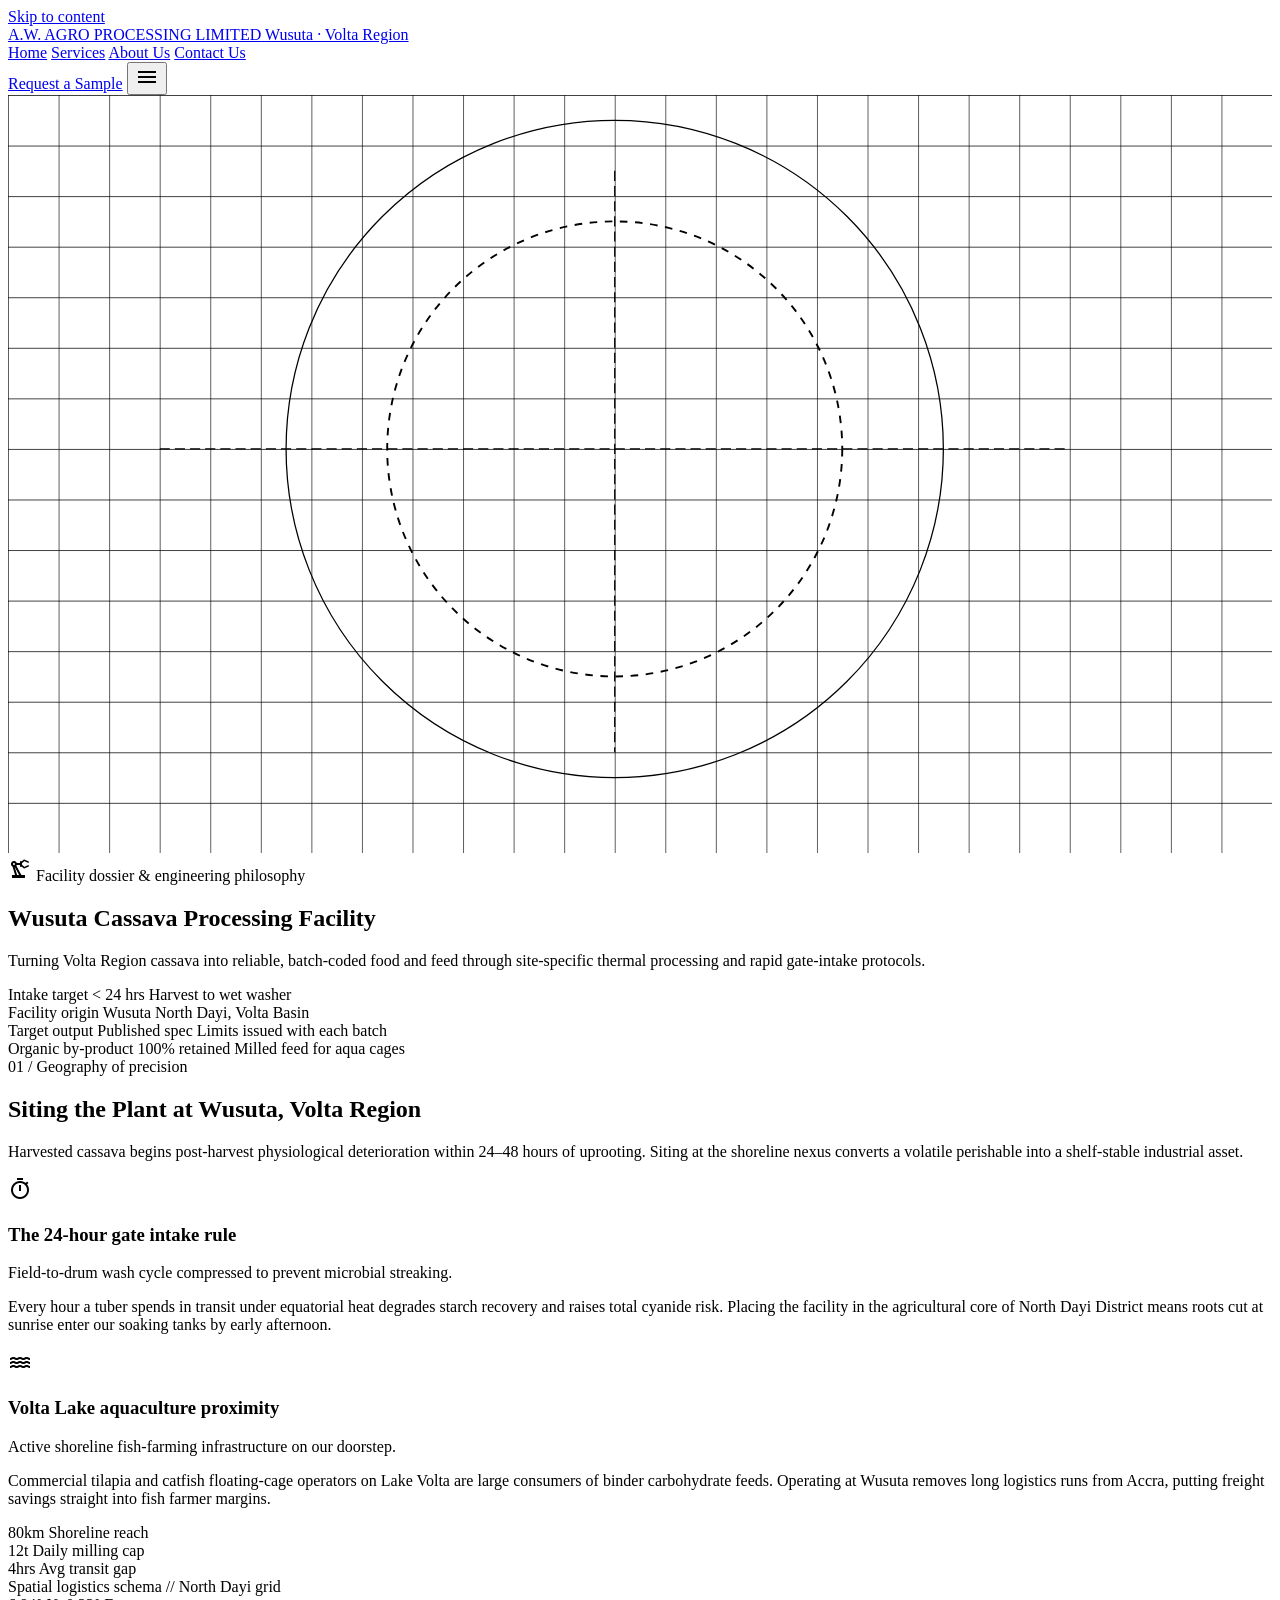
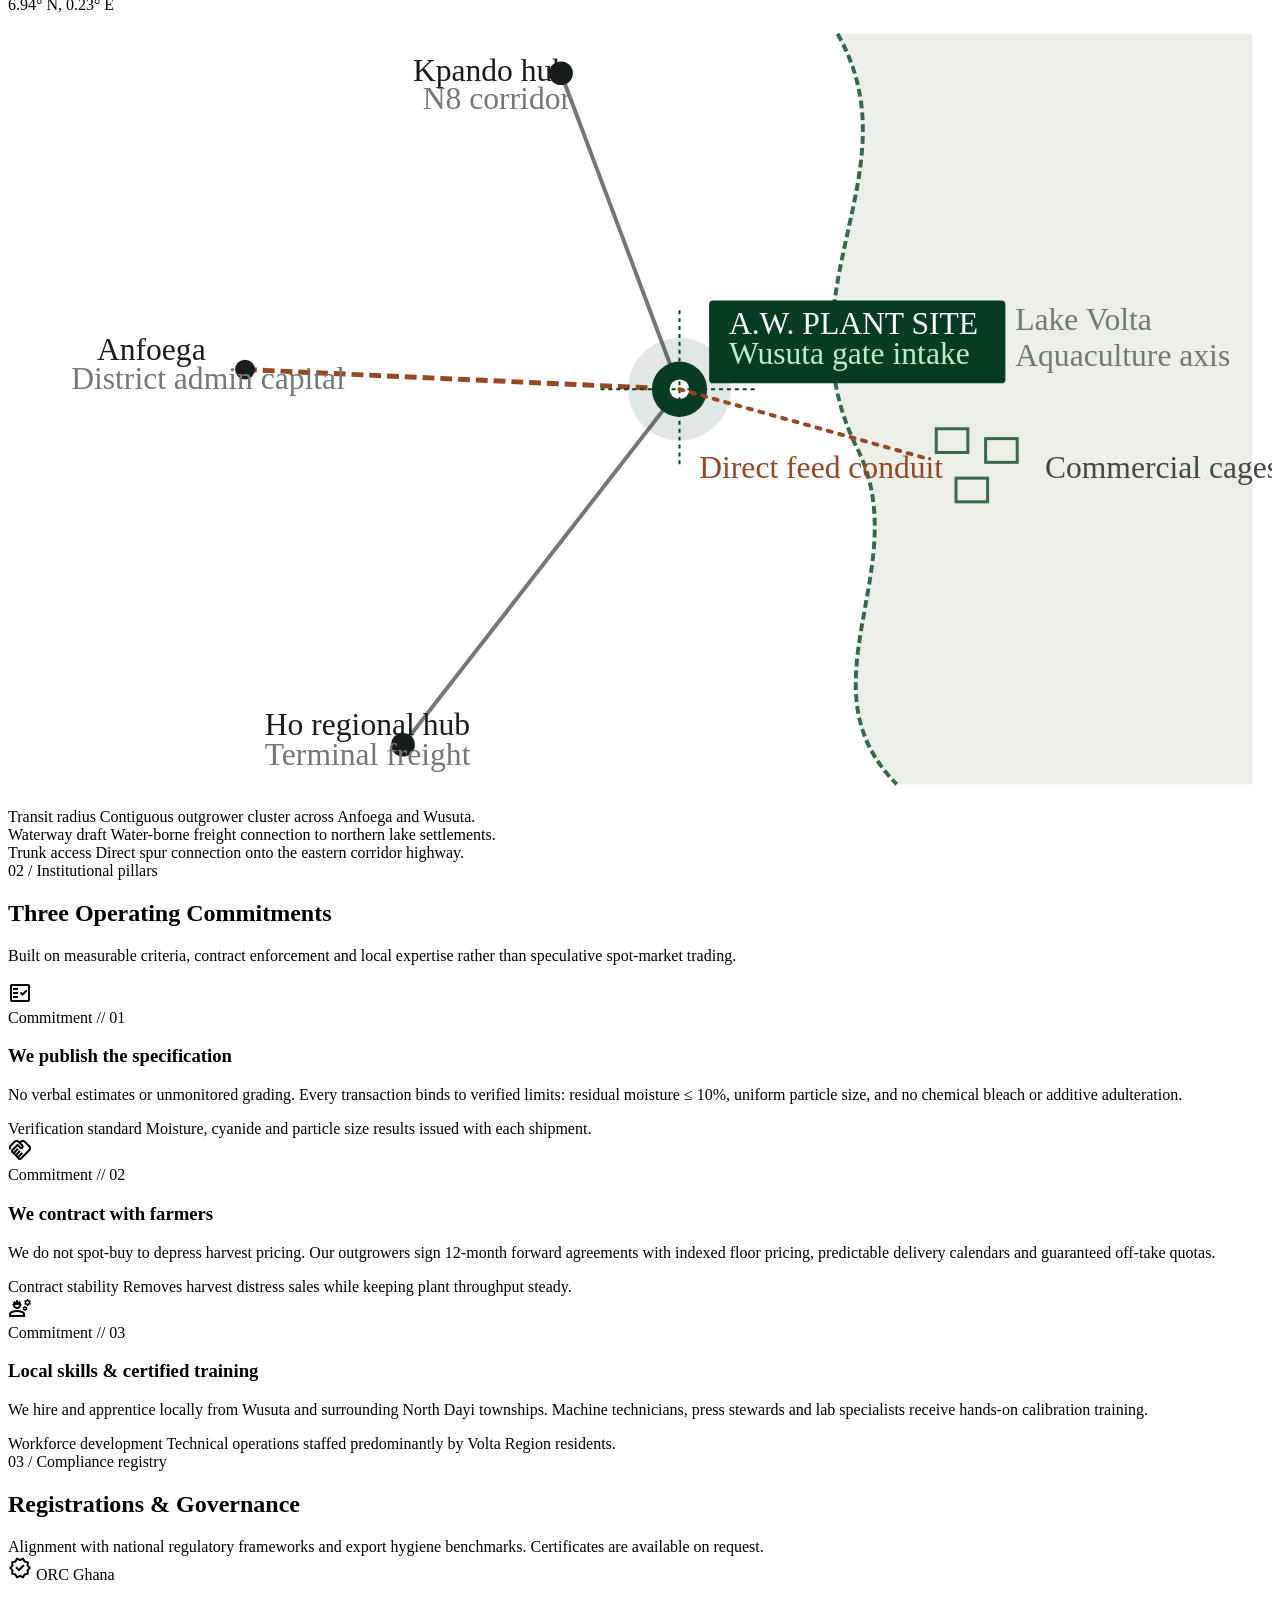
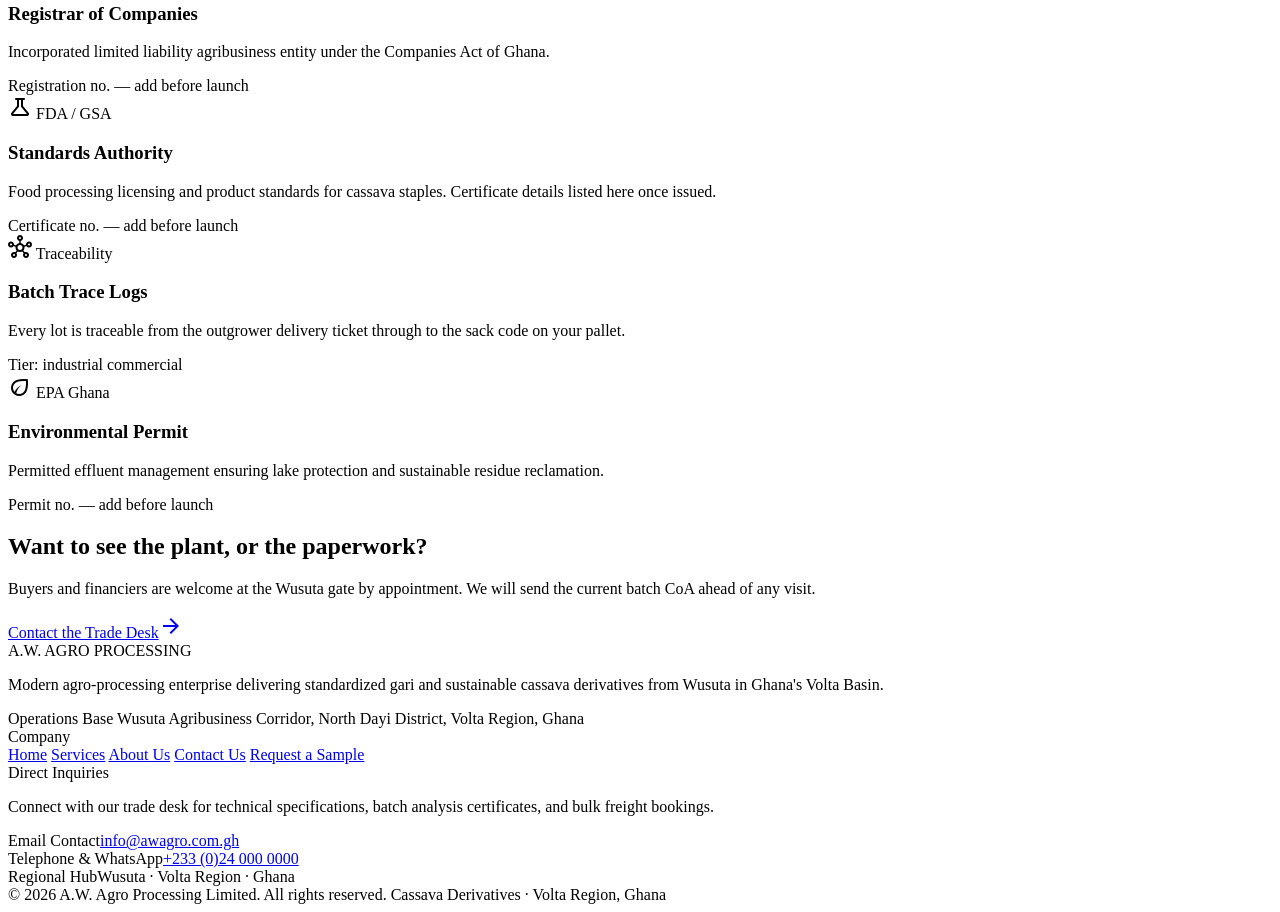
==== about.html @ d905cf64 "Add A.W. Agro Processing website pages" ====
<!DOCTYPE html>
<html lang="en">
<head>
<meta charset="utf-8">
<meta content="width=device-width, initial-scale=1.0" name="viewport">
<title>About Us — A.W. Agro Processing Limited</title>
<meta name="description" content="Why A.W. Agro Processing sites its cassava plant at Wusuta in Ghana's North Dayi District: 24-hour gate intake, Lake Volta aquaculture proximity, published specifications and contracted outgrowers.">
<!-- Social preview. Add og:url and og:image (absolute URLs) once the domain is live. -->
<meta property="og:type" content="website">
<meta property="og:site_name" content="A.W. Agro Processing Limited">
<meta property="og:title" content="About Us — A.W. Agro Processing Limited">
<meta property="og:description" content="Why A.W. Agro Processing sites its cassava plant at Wusuta in Ghana's North Dayi District: 24-hour gate intake, Lake Volta aquaculture proximity, published specifications and contracted outgrowers.">
<meta property="og:locale" content="en_GH">
<meta name="twitter:card" content="summary">
<meta name="theme-color" content="#073c23">
<link rel="icon" href="data:image/svg+xml,%3Csvg xmlns='http://www.w3.org/2000/svg' viewBox='0 0 32 32'%3E%3Crect width='32' height='32' rx='6' fill='%23073c23'/%3E%3Ctext x='16' y='21' font-family='sans-serif' font-size='13' font-weight='700' fill='%23baefca' text-anchor='middle'%3EAW%3C/text%3E%3C/svg%3E">
<link href="https://fonts.googleapis.com" rel="preconnect">
<link crossorigin href="https://fonts.gstatic.com" rel="preconnect">
<link href="https://fonts.googleapis.com/css2?family=Source+Sans+3:wght@400;600&amp;family=Work+Sans:wght@500;600;700&amp;display=swap" rel="stylesheet">
<link href="https://fonts.googleapis.com/css2?family=Material+Symbols+Outlined:opsz,wght,FILL,GRAD@20..48,100..700,0..1,-50..200&amp;display=swap" rel="stylesheet">
<link href="assets/site.css" rel="stylesheet">
</head>
<body class="bg-surface font-body-md text-body-md text-on-surface">
<a class="sr-only focus:not-sr-only focus:fixed focus:z-[60] focus:top-2 focus:left-2 focus:bg-primary focus:text-on-primary focus:px-space-md focus:py-space-xs focus:rounded focus:font-headline-sm focus:text-headline-sm" href="#main">Skip to content</a>

<header class="fixed top-0 w-full z-50 bg-surface-container-lowest/95 backdrop-blur-xl shadow-[0_1px_8px_rgba(0,0,0,0.04)]">
<div class="h-20 max-w-container-max mx-auto px-gutter-mobile lg:px-gutter-desktop flex items-center justify-between gap-space-lg">
<a class="flex items-center gap-space-sm group" href="index.html">
<img alt="A.W. Agro Processing Limited" class="h-8 w-auto object-contain" onerror="this.style.display='none'" src="https://lh3.googleusercontent.com/aida/[base64]">
<span class="flex flex-col">
<span class="font-headline-sm text-headline-sm text-primary tracking-tight font-bold group-hover:text-primary-container transition-colors">A.W. AGRO PROCESSING LIMITED</span>
<span class="font-label-sm text-label-sm uppercase tracking-wider text-outline">Wusuta · Volta Region</span>
</span>
</a>
<nav aria-label="Main" class="hidden md:flex items-center gap-space-xl">
<a class="font-body-md text-body-md text-on-surface-variant hover:text-on-surface py-space-xs transition-colors" href="index.html">Home</a>
<a class="font-body-md text-body-md text-on-surface-variant hover:text-on-surface py-space-xs transition-colors" href="services.html">Services</a>
<a aria-current="page" class="py-space-xs transition-colors text-primary font-semibold border-b-2 border-primary" href="about.html">About Us</a>
<a class="font-body-md text-body-md text-on-surface-variant hover:text-on-surface py-space-xs transition-colors" href="contact.html">Contact Us</a>
</nav>
<div class="flex items-center gap-space-sm">
<a class="hidden sm:inline-flex items-center justify-center font-headline-sm text-headline-sm bg-primary text-on-primary px-space-lg py-space-xs rounded transition-all hover:bg-primary-container shadow-[0_2px_6px_rgba(7,60,35,0.18)] whitespace-nowrap" href="contact.html#request">Request a Sample</a>
<button aria-controls="mobile-menu" aria-expanded="false" aria-label="Toggle navigation menu" class="md:hidden w-10 h-10 rounded bg-surface-container text-primary flex items-center justify-center" id="menu-toggle" type="button">
<span aria-hidden="true" class="material-symbols-outlined">menu</span>
</button>
</div>
</div>
<div class="md:hidden bg-surface-container-lowest px-gutter-mobile pb-space-md pt-space-2xs shadow-[0_6px_12px_rgba(0,0,0,0.06)]" hidden id="mobile-menu">
<nav aria-label="Main (mobile)" class="flex flex-col">
<a class="py-space-sm font-body-md text-body-md text-on-surface-variant" href="index.html">Home</a>
<a class="py-space-sm font-body-md text-body-md text-on-surface-variant" href="services.html">Services</a>
<a class="py-space-sm font-body-md text-body-md text-primary font-semibold" href="about.html">About Us</a>
<a class="py-space-sm font-body-md text-body-md text-on-surface-variant" href="contact.html">Contact Us</a>
<a class="mt-space-xs inline-flex items-center justify-center font-headline-sm text-headline-sm bg-primary text-on-primary px-space-lg py-space-sm rounded" href="contact.html#request">Request a Sample</a>
</nav>
</div>
</header>

<main class="w-full pt-20 bg-surface min-h-screen" id="main" tabindex="-1">
<div class="flex flex-col w-full">

<!-- HERO -->
<section class="relative w-full bg-primary text-on-primary overflow-hidden py-space-3xl lg:py-space-4xl">
<div class="absolute inset-0 opacity-10 pointer-events-none">
<svg class="w-full h-full" fill="none" viewBox="0 0 1000 600" xmlns="http://www.w3.org/2000/svg" aria-hidden="true">
<defs>
<pattern height="40" id="cadGrid" patternUnits="userSpaceOnUse" width="40">
<line stroke="currentColor" stroke-width="1" x1="0" x2="40" y1="0" y2="0"></line>
<line stroke="currentColor" stroke-width="1" x1="0" x2="0" y1="0" y2="40"></line>
</pattern>
</defs>
<rect fill="url(#cadGrid)" height="100%" width="100%"></rect>
<circle cx="480" cy="280" r="180" stroke="currentColor" stroke-dasharray="6 6" stroke-width="1.5"></circle>
<circle cx="480" cy="280" r="260" stroke="currentColor" stroke-width="1"></circle>
<line stroke="currentColor" stroke-dasharray="8 4" stroke-width="1" x1="120" x2="840" y1="280" y2="280"></line>
<line stroke="currentColor" stroke-dasharray="8 4" stroke-width="1" x1="480" x2="480" y1="60" y2="520"></line>
</svg>
</div>
<div class="relative max-w-container-max mx-auto px-gutter-mobile lg:px-gutter-desktop">
<div class="flex flex-col gap-space-lg max-w-4xl">
<div class="inline-flex items-center gap-space-xs bg-primary-container/80 text-primary-fixed px-space-sm py-space-2xs rounded w-fit">
<span aria-hidden="true" class="material-symbols-outlined text-[16px]">precision_manufacturing</span>
<span class="font-label-md text-label-md tracking-wider uppercase">Facility dossier &amp; engineering philosophy</span>
</div>
<h1 class="font-display text-headline-lg lg:text-display text-on-primary tracking-tight font-bold">Wusuta Cassava Processing Facility</h1>
<p class="font-body-lg text-body-lg text-primary-fixed max-w-2xl leading-relaxed">Turning Volta Region cassava into reliable, batch-coded food and feed through site-specific thermal processing and rapid gate-intake protocols.</p>
<div class="grid grid-cols-2 md:grid-cols-4 gap-space-md pt-space-xl">
<div class="bg-surface-container-lowest/10 backdrop-blur-sm p-space-md rounded">
<span class="font-label-sm text-label-sm text-primary-fixed uppercase tracking-wider block">Intake target</span>
<span class="font-headline-md text-headline-md font-bold text-on-primary block mt-space-2xs">&lt; 24 hrs</span>
<span class="font-body-sm text-body-sm text-primary-fixed/80 mt-space-2xs block">Harvest to wet washer</span>
</div>
<div class="bg-surface-container-lowest/10 backdrop-blur-sm p-space-md rounded">
<span class="font-label-sm text-label-sm text-primary-fixed uppercase tracking-wider block">Facility origin</span>
<span class="font-headline-md text-headline-md font-bold text-on-primary block mt-space-2xs">Wusuta</span>
<span class="font-body-sm text-body-sm text-primary-fixed/80 mt-space-2xs block">North Dayi, Volta Basin</span>
</div>
<div class="bg-surface-container-lowest/10 backdrop-blur-sm p-space-md rounded">
<span class="font-label-sm text-label-sm text-primary-fixed uppercase tracking-wider block">Target output</span>
<span class="font-headline-md text-headline-md font-bold text-on-primary block mt-space-2xs">Published spec</span>
<span class="font-body-sm text-body-sm text-primary-fixed/80 mt-space-2xs block">Limits issued with each batch</span>
</div>
<div class="bg-surface-container-lowest/10 backdrop-blur-sm p-space-md rounded">
<span class="font-label-sm text-label-sm text-primary-fixed uppercase tracking-wider block">Organic by-product</span>
<span class="font-headline-md text-headline-md font-bold text-on-primary block mt-space-2xs">100% retained</span>
<span class="font-body-sm text-body-sm text-primary-fixed/80 mt-space-2xs block">Milled feed for aqua cages</span>
</div>
</div>
</div>
</div>
</section>

<!-- SITING -->
<section class="w-full py-space-3xl lg:py-space-4xl bg-surface-container-low">
<div class="max-w-container-max mx-auto px-gutter-mobile lg:px-gutter-desktop">
<div class="flex flex-col gap-space-xs mb-space-2xl">
<span class="font-label-sm text-label-sm text-secondary uppercase font-bold tracking-widest">01 / Geography of precision</span>
<h2 class="font-headline-lg text-headline-lg text-primary font-bold">Siting the Plant at Wusuta, Volta Region</h2>
<p class="font-body-lg text-body-lg text-on-surface-variant max-w-3xl">Harvested cassava begins post-harvest physiological deterioration within 24–48 hours of uprooting. Siting at the shoreline nexus converts a volatile perishable into a shelf-stable industrial asset.</p>
</div>

<div class="grid grid-cols-1 lg:grid-cols-12 gap-space-xl items-stretch">
<div class="lg:col-span-5 flex flex-col justify-between gap-space-lg">
<div class="bg-surface-container-lowest p-space-xl rounded shadow-sm flex flex-col gap-space-md">
<div class="flex items-start gap-space-sm">
<span aria-hidden="true" class="material-symbols-outlined text-primary text-[28px]">timer</span>
<div>
<h3 class="font-headline-sm text-headline-sm text-on-surface font-semibold">The 24-hour gate intake rule</h3>
<p class="font-body-sm text-body-sm text-on-surface-variant">Field-to-drum wash cycle compressed to prevent microbial streaking.</p>
</div>
</div>
<p class="font-body-md text-body-md text-on-surface-variant">Every hour a tuber spends in transit under equatorial heat degrades starch recovery and raises total cyanide risk. Placing the facility in the agricultural core of North Dayi District means roots cut at sunrise enter our soaking tanks by early afternoon.</p>
</div>
<div class="bg-surface-container-lowest p-space-xl rounded shadow-sm flex flex-col gap-space-md">
<div class="flex items-start gap-space-sm">
<span aria-hidden="true" class="material-symbols-outlined text-secondary text-[28px]">water</span>
<div>
<h3 class="font-headline-sm text-headline-sm text-on-surface font-semibold">Volta Lake aquaculture proximity</h3>
<p class="font-body-sm text-body-sm text-on-surface-variant">Active shoreline fish-farming infrastructure on our doorstep.</p>
</div>
</div>
<p class="font-body-md text-body-md text-on-surface-variant">Commercial tilapia and catfish floating-cage operators on Lake Volta are large consumers of binder carbohydrate feeds. Operating at Wusuta removes long logistics runs from Accra, putting freight savings straight into fish farmer margins.</p>
</div>
<div class="bg-primary p-space-lg rounded text-on-primary">
<div class="grid grid-cols-3 gap-space-sm text-center">
<div>
<span class="font-display text-[32px] font-bold block leading-none">80<span class="text-primary-fixed">km</span></span>
<span class="font-label-sm text-label-sm text-primary-fixed uppercase tracking-wider block mt-space-2xs">Shoreline reach</span>
</div>
<div class="bg-primary-container/40 rounded p-space-2xs">
<span class="font-display text-[32px] font-bold block leading-none">12<span class="text-primary-fixed">t</span></span>
<span class="font-label-sm text-label-sm text-primary-fixed uppercase tracking-wider block mt-space-2xs">Daily milling cap</span>
</div>
<div>
<span class="font-display text-[32px] font-bold block leading-none">4<span class="text-primary-fixed">hrs</span></span>
<span class="font-label-sm text-label-sm text-primary-fixed uppercase tracking-wider block mt-space-2xs">Avg transit gap</span>
</div>
</div>
</div>
</div>

<div class="lg:col-span-7 bg-surface-container-lowest p-space-xl rounded shadow-sm flex flex-col justify-between">
<div class="flex flex-wrap items-center justify-between gap-space-xs bg-surface-container-low px-space-sm py-space-xs rounded">
<div class="flex items-center gap-space-2xs">
<span class="w-2 h-2 rounded-full bg-secondary shrink-0"></span>
<span class="font-label-md text-label-md text-primary uppercase font-bold tracking-wider">Spatial logistics schema // North Dayi grid</span>
</div>
<span class="font-label-sm text-label-sm text-outline">6.94° N, 0.23° E</span>
</div>

<div class="w-full my-space-md bg-surface-container-low rounded p-space-md relative overflow-hidden">
<svg class="w-full h-auto" fill="none" viewBox="0 0 640 400" xmlns="http://www.w3.org/2000/svg" role="img" aria-label="Schematic map showing the Wusuta plant site between the Kpando, Anfoega and Ho supply corridors, with a direct feed conduit to Lake Volta cage farms">
<path d="M420,10 C460,80 390,140 430,220 C460,280 400,340 450,390 L630,390 L630,10 Z" fill="#ebefe8"></path>
<path d="M420,10 C460,80 390,140 430,220 C460,280 400,340 450,390" stroke="#38684b" stroke-dasharray="4 2" stroke-width="2"></path>
<text class="text-[11px] tracking-widest uppercase" fill="#717972" x="510" y="160">Lake Volta</text>
<text class="text-[9px]" fill="#717972" x="510" y="178">Aquaculture axis</text>
<rect fill="none" height="12" stroke="#38684b" stroke-width="1.5" width="16" x="470" y="210"></rect>
<rect fill="none" height="12" stroke="#38684b" stroke-width="1.5" width="16" x="495" y="215"></rect>
<rect fill="none" height="12" stroke="#38684b" stroke-width="1.5" width="16" x="480" y="235"></rect>
<text class="text-[10px]" fill="#414942" x="525" y="235">Commercial cages</text>
<line stroke="#717972" stroke-width="2" x1="280" x2="340" y1="30" y2="190"></line>
<line stroke="#717972" stroke-width="2" x1="200" x2="340" y1="370" y2="190"></line>
<line stroke="#994623" stroke-dasharray="6 3" stroke-width="2.5" x1="120" x2="340" y1="180" y2="190"></line>
<circle cx="280" cy="30" fill="#181d19" r="6"></circle>
<text class="text-[12px] font-bold" fill="#181d19" x="205" y="34">Kpando hub</text>
<text class="text-[9px]" fill="#717972" x="210" y="48">N8 corridor</text>
<circle cx="120" cy="180" fill="#181d19" r="5"></circle>
<text class="text-[12px] font-bold" fill="#181d19" x="45" y="175">Anfoega</text>
<text class="text-[9px]" fill="#717972" x="32" y="190">District admin capital</text>
<circle cx="200" cy="370" fill="#181d19" r="6"></circle>
<text class="text-[12px] font-bold" fill="#181d19" x="130" y="365">Ho regional hub</text>
<text class="text-[9px]" fill="#717972" x="130" y="380">Terminal freight</text>
<circle cx="340" cy="190" fill="#073c23" fill-opacity="0.12" r="26"></circle>
<circle cx="340" cy="190" fill="#073c23" r="14"></circle>
<circle cx="340" cy="190" fill="#ffffff" r="5"></circle>
<line stroke="#073c23" stroke-dasharray="2 2" stroke-width="1" x1="340" x2="340" y1="150" y2="230"></line>
<line stroke="#073c23" stroke-dasharray="2 2" stroke-width="1" x1="300" x2="380" y1="190" y2="190"></line>
<rect fill="#073c23" height="42" rx="2" width="150" x="355" y="145"></rect>
<text class="text-[11px] font-bold" fill="#ffffff" x="365" y="162">A.W. PLANT SITE</text>
<text class="text-[9px]" fill="#baefca" x="365" y="177">Wusuta gate intake</text>
<path d="M340,190 L465,225" stroke="#994623" stroke-dasharray="2 4" stroke-linecap="round" stroke-width="2"></path>
<text class="text-[9px] font-bold" fill="#994623" x="350" y="235">Direct feed conduit</text>
</svg>
</div>

<div class="grid grid-cols-1 md:grid-cols-3 gap-space-sm pt-space-xs text-on-surface-variant font-body-sm text-body-sm">
<div class="p-space-xs bg-surface-container-low rounded">
<span class="text-primary font-bold block font-label-sm text-label-sm uppercase">Transit radius</span>
<span>Contiguous outgrower cluster across Anfoega and Wusuta.</span>
</div>
<div class="p-space-xs bg-surface-container-low rounded">
<span class="text-primary font-bold block font-label-sm text-label-sm uppercase">Waterway draft</span>
<span>Water-borne freight connection to northern lake settlements.</span>
</div>
<div class="p-space-xs bg-surface-container-low rounded">
<span class="text-primary font-bold block font-label-sm text-label-sm uppercase">Trunk access</span>
<span>Direct spur connection onto the eastern corridor highway.</span>
</div>
</div>
</div>
</div>
</div>
</section>

<!-- COMMITMENTS -->
<section class="w-full py-space-3xl lg:py-space-4xl bg-surface">
<div class="max-w-container-max mx-auto px-gutter-mobile lg:px-gutter-desktop">
<div class="max-w-xl mb-space-2xl">
<span class="font-label-sm text-label-sm text-secondary uppercase font-bold tracking-widest block mb-space-xs">02 / Institutional pillars</span>
<h2 class="font-headline-lg text-headline-lg text-primary font-bold">Three Operating Commitments</h2>
<p class="font-body-md text-body-md text-on-surface-variant mt-space-xs">Built on measurable criteria, contract enforcement and local expertise rather than speculative spot-market trading.</p>
</div>
<div class="grid grid-cols-1 md:grid-cols-3 gap-space-lg">
<div class="bg-surface-container-lowest p-space-xl rounded shadow-sm flex flex-col justify-between">
<div>
<div class="w-10 h-10 rounded bg-primary text-on-primary flex items-center justify-center mb-space-md"><span aria-hidden="true" class="material-symbols-outlined text-[22px]">fact_check</span></div>
<span class="font-label-sm text-label-sm text-outline uppercase block">Commitment // 01</span>
<h3 class="font-headline-md text-headline-md text-on-surface font-semibold mt-space-xs">We publish the specification</h3>
<p class="font-body-md text-body-md text-on-surface-variant mt-space-sm leading-relaxed">No verbal estimates or unmonitored grading. Every transaction binds to verified limits: residual moisture ≤ 10%, uniform particle size, and no chemical bleach or additive adulteration.</p>
</div>
<div class="mt-space-lg bg-surface-container-low p-space-sm rounded">
<span class="font-label-sm text-label-sm text-primary font-bold uppercase block">Verification standard</span>
<span class="font-body-sm text-body-sm text-on-surface block mt-space-2xs">Moisture, cyanide and particle size results issued with each shipment.</span>
</div>
</div>
<div class="bg-surface-container-lowest p-space-xl rounded shadow-sm flex flex-col justify-between">
<div>
<div class="w-10 h-10 rounded bg-secondary text-on-secondary flex items-center justify-center mb-space-md"><span aria-hidden="true" class="material-symbols-outlined text-[22px]">handshake</span></div>
<span class="font-label-sm text-label-sm text-outline uppercase block">Commitment // 02</span>
<h3 class="font-headline-md text-headline-md text-on-surface font-semibold mt-space-xs">We contract with farmers</h3>
<p class="font-body-md text-body-md text-on-surface-variant mt-space-sm leading-relaxed">We do not spot-buy to depress harvest pricing. Our outgrowers sign 12-month forward agreements with indexed floor pricing, predictable delivery calendars and guaranteed off-take quotas.</p>
</div>
<div class="mt-space-lg bg-surface-container-low p-space-sm rounded">
<span class="font-label-sm text-label-sm text-secondary font-bold uppercase block">Contract stability</span>
<span class="font-body-sm text-body-sm text-on-surface block mt-space-2xs">Removes harvest distress sales while keeping plant throughput steady.</span>
</div>
</div>
<div class="bg-surface-container-lowest p-space-xl rounded shadow-sm flex flex-col justify-between">
<div>
<div class="w-10 h-10 rounded bg-tertiary text-on-tertiary flex items-center justify-center mb-space-md"><span aria-hidden="true" class="material-symbols-outlined text-[22px]">engineering</span></div>
<span class="font-label-sm text-label-sm text-outline uppercase block">Commitment // 03</span>
<h3 class="font-headline-md text-headline-md text-on-surface font-semibold mt-space-xs">Local skills &amp; certified training</h3>
<p class="font-body-md text-body-md text-on-surface-variant mt-space-sm leading-relaxed">We hire and apprentice locally from Wusuta and surrounding North Dayi townships. Machine technicians, press stewards and lab specialists receive hands-on calibration training.</p>
</div>
<div class="mt-space-lg bg-surface-container-low p-space-sm rounded">
<span class="font-label-sm text-label-sm text-tertiary font-bold uppercase block">Workforce development</span>
<span class="font-body-sm text-body-sm text-on-surface block mt-space-2xs">Technical operations staffed predominantly by Volta Region residents.</span>
</div>
</div>
</div>
</div>
</section>

<!-- REGISTRATIONS -->
<section class="w-full py-space-3xl lg:py-space-4xl bg-surface-container-high text-on-surface">
<div class="max-w-container-max mx-auto px-gutter-mobile lg:px-gutter-desktop">
<div class="flex flex-col md:flex-row md:items-end justify-between gap-space-lg mb-space-2xl">
<div>
<span class="font-label-sm text-label-sm text-secondary uppercase font-bold tracking-widest block mb-space-xs">03 / Compliance registry</span>
<h2 class="font-headline-lg text-headline-lg text-primary font-bold">Registrations &amp; Governance</h2>
</div>
<div class="text-body-sm font-body-sm text-on-surface-variant max-w-sm">Alignment with national regulatory frameworks and export hygiene benchmarks. Certificates are available on request.</div>
</div>
<div class="grid grid-cols-1 md:grid-cols-2 lg:grid-cols-4 gap-space-md">
<div class="bg-surface-container-lowest p-space-lg rounded shadow-sm">
<div class="flex items-center justify-between gap-space-xs">
<span aria-hidden="true" class="material-symbols-outlined text-primary text-[28px]">verified</span>
<span class="font-label-sm text-label-sm bg-primary-fixed text-on-primary-fixed px-space-xs py-space-2xs rounded">ORC Ghana</span>
</div>
<h3 class="font-headline-sm text-headline-sm font-bold text-on-surface mt-space-md">Registrar of Companies</h3>
<p class="font-body-sm text-body-sm text-on-surface-variant mt-space-xs">Incorporated limited liability agribusiness entity under the Companies Act of Ghana.</p>
<div class="mt-space-md bg-surface-container-low px-space-xs py-space-2xs rounded"><span class="text-[11px] text-outline">Registration no. — add before launch</span></div>
</div>
<div class="bg-surface-container-lowest p-space-lg rounded shadow-sm">
<div class="flex items-center justify-between gap-space-xs">
<span aria-hidden="true" class="material-symbols-outlined text-primary text-[28px]">science</span>
<span class="font-label-sm text-label-sm bg-primary-fixed text-on-primary-fixed px-space-xs py-space-2xs rounded">FDA / GSA</span>
</div>
<h3 class="font-headline-sm text-headline-sm font-bold text-on-surface mt-space-md">Standards Authority</h3>
<p class="font-body-sm text-body-sm text-on-surface-variant mt-space-xs">Food processing licensing and product standards for cassava staples. Certificate details listed here once issued.</p>
<div class="mt-space-md bg-surface-container-low px-space-xs py-space-2xs rounded"><span class="text-[11px] text-outline">Certificate no. — add before launch</span></div>
</div>
<div class="bg-surface-container-lowest p-space-lg rounded shadow-sm">
<div class="flex items-center justify-between gap-space-xs">
<span aria-hidden="true" class="material-symbols-outlined text-primary text-[28px]">hub</span>
<span class="font-label-sm text-label-sm bg-primary-fixed text-on-primary-fixed px-space-xs py-space-2xs rounded">Traceability</span>
</div>
<h3 class="font-headline-sm text-headline-sm font-bold text-on-surface mt-space-md">Batch Trace Logs</h3>
<p class="font-body-sm text-body-sm text-on-surface-variant mt-space-xs">Every lot is traceable from the outgrower delivery ticket through to the sack code on your pallet.</p>
<div class="mt-space-md bg-surface-container-low px-space-xs py-space-2xs rounded"><span class="text-[11px] text-outline">Tier: industrial commercial</span></div>
</div>
<div class="bg-surface-container-lowest p-space-lg rounded shadow-sm">
<div class="flex items-center justify-between gap-space-xs">
<span aria-hidden="true" class="material-symbols-outlined text-primary text-[28px]">eco</span>
<span class="font-label-sm text-label-sm bg-primary-fixed text-on-primary-fixed px-space-xs py-space-2xs rounded">EPA Ghana</span>
</div>
<h3 class="font-headline-sm text-headline-sm font-bold text-on-surface mt-space-md">Environmental Permit</h3>
<p class="font-body-sm text-body-sm text-on-surface-variant mt-space-xs">Permitted effluent management ensuring lake protection and sustainable residue reclamation.</p>
<div class="mt-space-md bg-surface-container-low px-space-xs py-space-2xs rounded"><span class="text-[11px] text-outline">Permit no. — add before launch</span></div>
</div>
</div>
</div>
</section>

<!-- CTA -->
<section class="w-full px-gutter-mobile lg:px-gutter-desktop py-space-3xl">
<div class="max-w-container-max mx-auto bg-surface-container-lowest rounded shadow-sm p-space-2xl flex flex-col md:flex-row md:items-center justify-between gap-space-lg">
<div class="flex flex-col gap-space-xs max-w-2xl">
<h2 class="font-headline-md text-headline-md text-primary font-bold">Want to see the plant, or the paperwork?</h2>
<p class="font-body-md text-body-md text-on-surface-variant">Buyers and financiers are welcome at the Wusuta gate by appointment. We will send the current batch CoA ahead of any visit.</p>
</div>
<a class="inline-flex items-center justify-center gap-space-xs font-headline-sm text-headline-sm bg-primary text-on-primary px-space-xl py-space-sm rounded shadow-md hover:bg-primary-container transition-all whitespace-nowrap" href="contact.html">Contact the Trade Desk<span aria-hidden="true" class="material-symbols-outlined text-[20px]">arrow_forward</span></a>
</div>
</section>

</div>
</main>

<footer class="w-full bg-surface-container-low">
<div class="max-w-container-max mx-auto px-gutter-mobile lg:px-gutter-desktop py-space-3xl">
<div class="grid grid-cols-1 md:grid-cols-12 gap-space-2xl">
<div class="md:col-span-5 flex flex-col gap-space-md">
<span class="font-headline-md text-headline-md text-primary font-bold">A.W. AGRO PROCESSING</span>
<p class="font-body-md text-body-md text-on-surface-variant max-w-md">Modern agro-processing enterprise delivering standardized gari and sustainable cassava derivatives from Wusuta in Ghana's Volta Basin.</p>
<div class="flex flex-col gap-space-2xs mt-space-xs">
<span class="font-label-sm text-label-sm text-outline uppercase">Operations Base</span>
<span class="font-body-sm text-body-sm text-on-surface">Wusuta Agribusiness Corridor, North Dayi District, Volta Region, Ghana</span>
</div>
</div>
<div class="md:col-span-3 flex flex-col gap-space-md">
<span class="font-headline-sm text-headline-sm text-primary font-semibold">Company</span>
<div class="flex flex-col gap-space-sm">
<a class="font-body-md text-body-md text-on-surface-variant hover:text-primary transition-colors" href="index.html">Home</a>
<a class="font-body-md text-body-md text-on-surface-variant hover:text-primary transition-colors" href="services.html">Services</a>
<a class="font-body-md text-body-md text-on-surface-variant hover:text-primary transition-colors" href="about.html">About Us</a>
<a class="font-body-md text-body-md text-on-surface-variant hover:text-primary transition-colors" href="contact.html">Contact Us</a>
<a class="font-body-md text-body-md text-secondary hover:text-on-secondary-container transition-colors font-semibold" href="contact.html#request">Request a Sample</a>
</div>
</div>
<div class="md:col-span-4 flex flex-col gap-space-md">
<span class="font-headline-sm text-headline-sm text-primary font-semibold">Direct Inquiries</span>
<p class="font-body-md text-body-md text-on-surface-variant">Connect with our trade desk for technical specifications, batch analysis certificates, and bulk freight bookings.</p>
<div class="flex flex-col gap-space-xs">
<div class="flex flex-col gap-space-2xs"><span class="font-label-sm text-label-sm text-outline uppercase">Email Contact</span><a class="font-body-md text-body-md text-primary hover:text-primary-container font-semibold" href="mailto:info@awagro.com.gh">info@awagro.com.gh</a></div>
<div class="flex flex-col gap-space-2xs"><span class="font-label-sm text-label-sm text-outline uppercase">Telephone &amp; WhatsApp</span><a class="font-body-md text-body-md text-on-surface hover:text-primary transition-colors font-semibold" href="tel:+233240000000">+233 (0)24 000 0000</a></div>
<div class="flex flex-col gap-space-2xs"><span class="font-label-sm text-label-sm text-outline uppercase">Regional Hub</span><span class="font-body-sm text-body-sm text-on-surface-variant">Wusuta · Volta Region · Ghana</span></div>
</div>
</div>
</div>
<div class="mt-space-2xl pt-space-lg border-t border-surface-container-high flex flex-col sm:flex-row items-center justify-between gap-space-md text-on-surface-variant">
<span class="font-body-sm text-body-sm">© <span data-year>2026</span> A.W. Agro Processing Limited. All rights reserved.</span>
<span class="font-label-sm text-label-sm uppercase tracking-wider text-outline">Cassava Derivatives · Volta Region, Ghana</span>
</div>
</div>
</footer>

<script src="assets/site.js"></script>
</body>
</html>
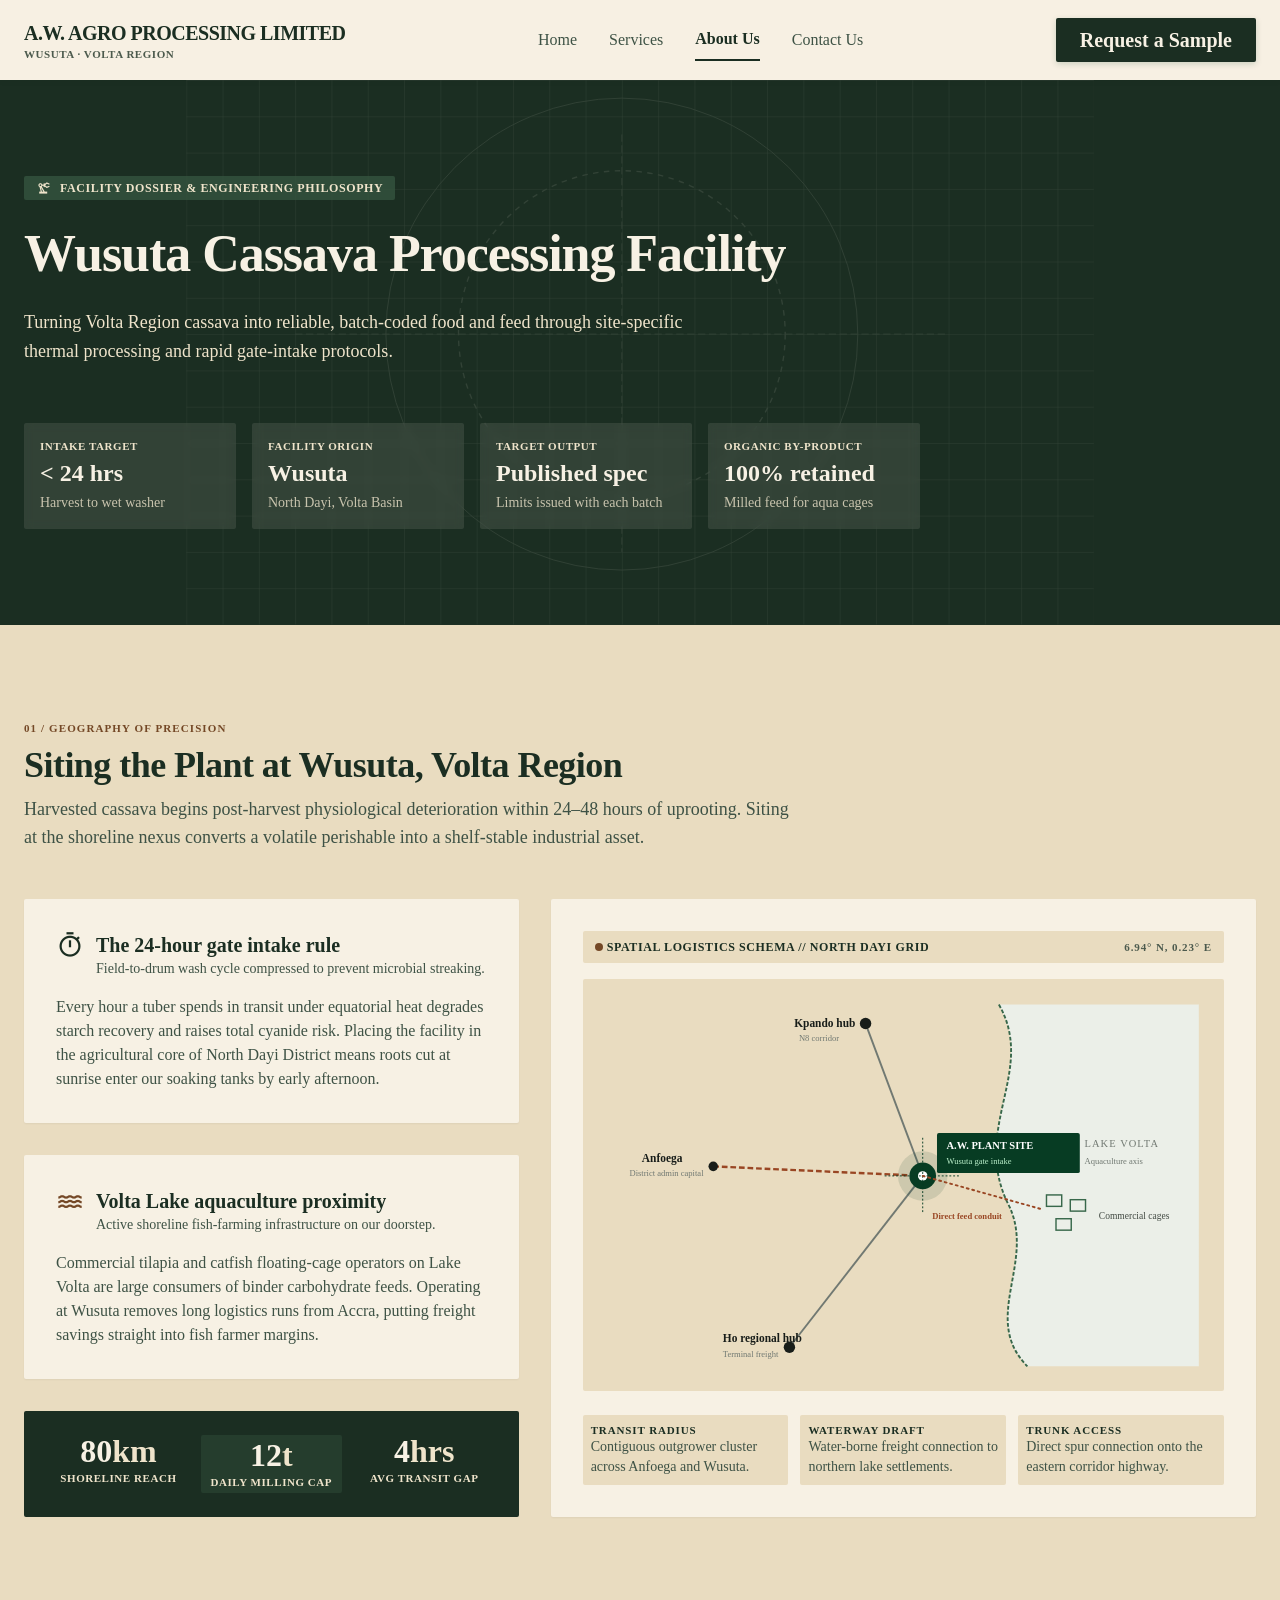
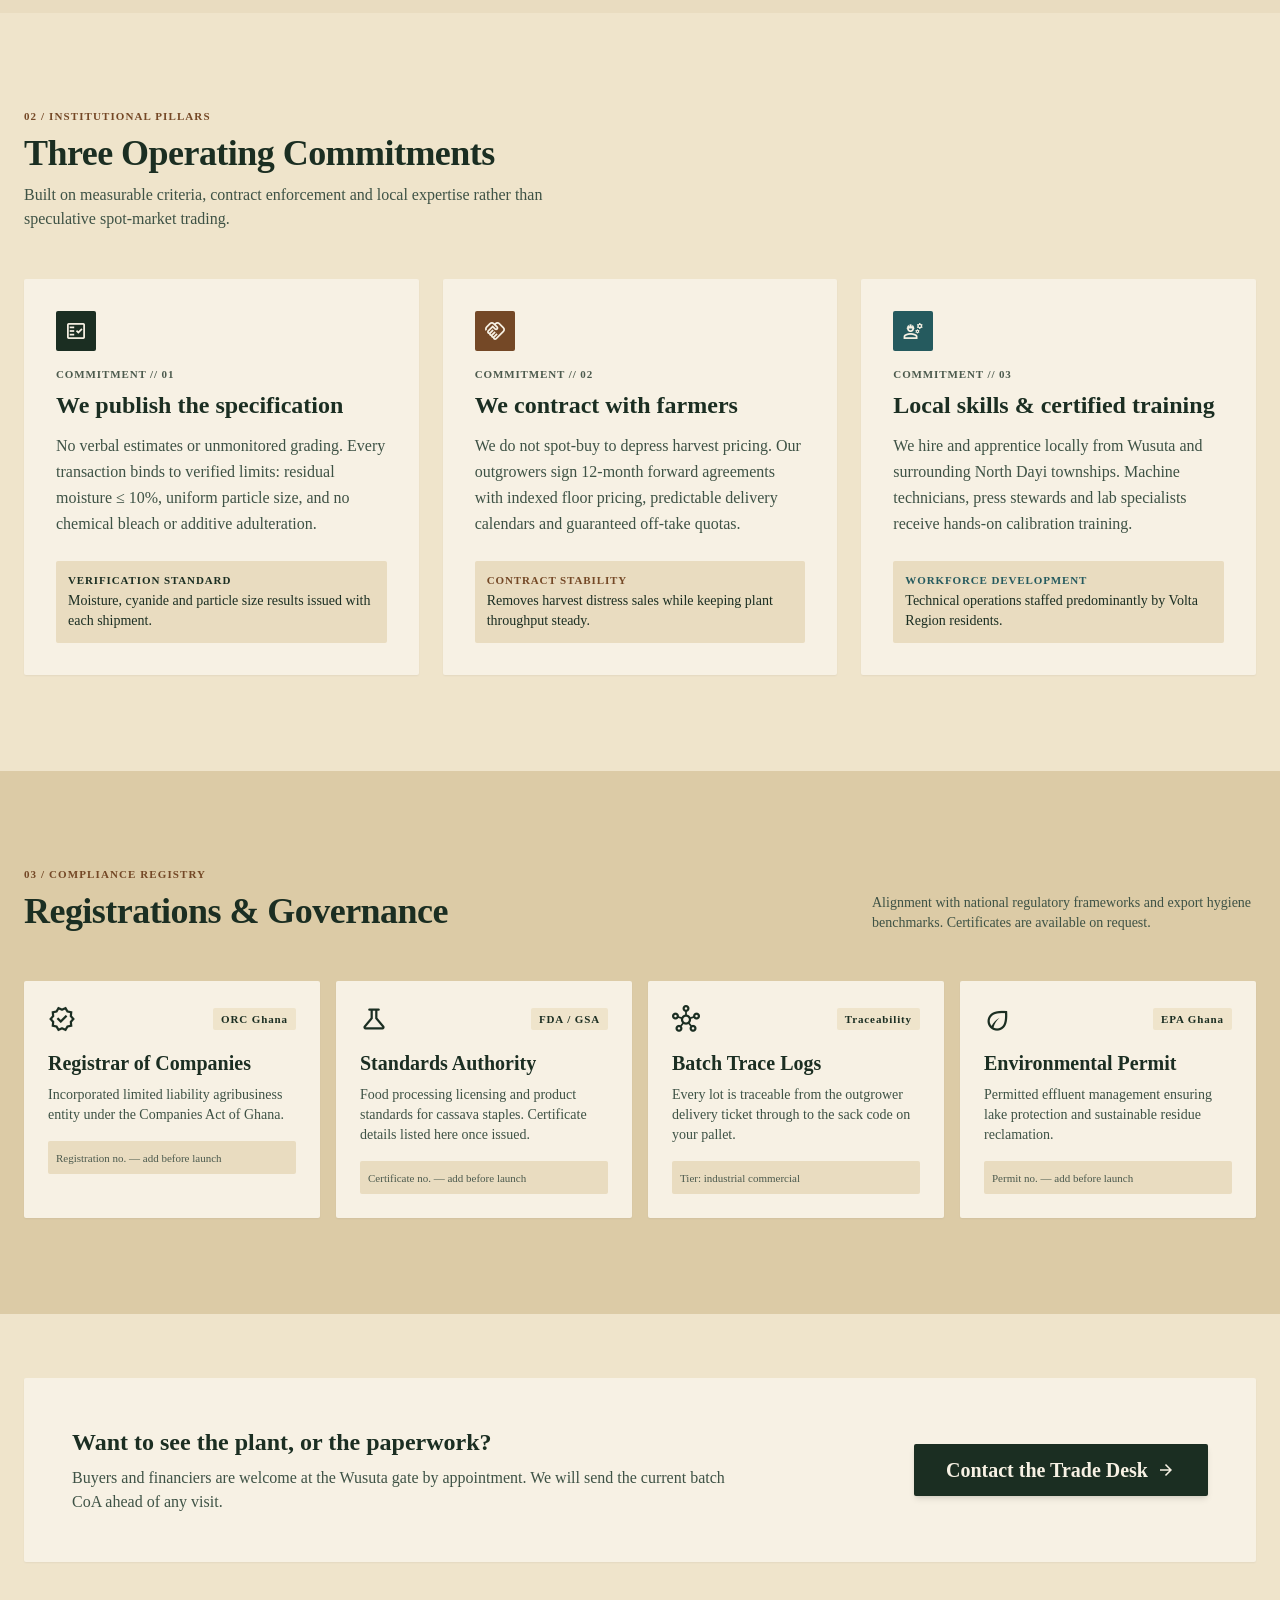
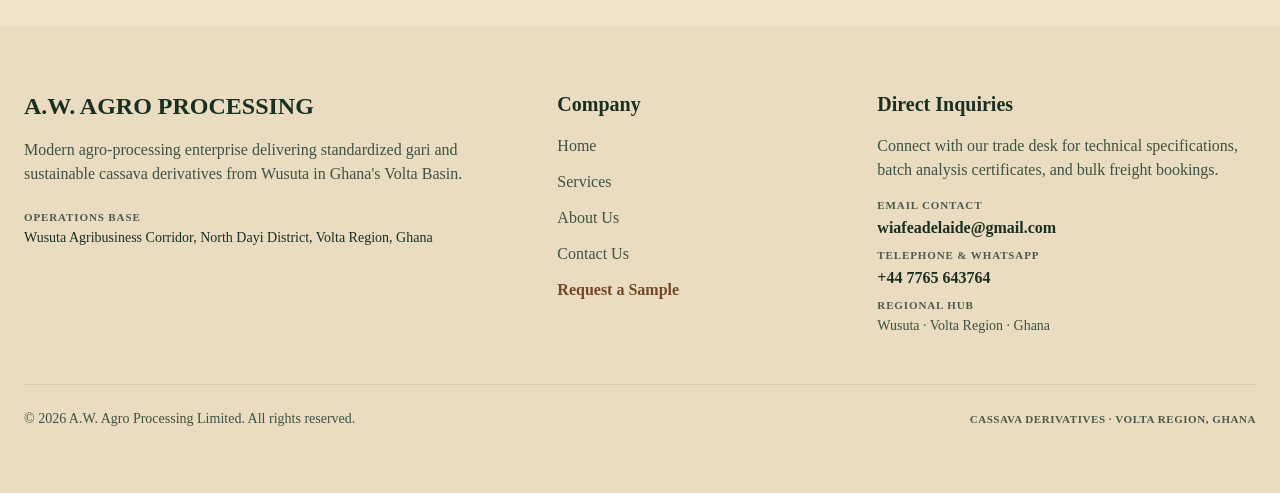
==== commit 249c4f70: "Use real contact details across the site" ====
--- a/about.html
+++ b/about.html
@@ -361,8 +361,8 @@
 <span class="font-headline-sm text-headline-sm text-primary font-semibold">Direct Inquiries</span>
 <p class="font-body-md text-body-md text-on-surface-variant">Connect with our trade desk for technical specifications, batch analysis certificates, and bulk freight bookings.</p>
 <div class="flex flex-col gap-space-xs">
-<div class="flex flex-col gap-space-2xs"><span class="font-label-sm text-label-sm text-outline uppercase">Email Contact</span><a class="font-body-md text-body-md text-primary hover:text-primary-container font-semibold" href="mailto:info@awagro.com.gh">info@awagro.com.gh</a></div>
-<div class="flex flex-col gap-space-2xs"><span class="font-label-sm text-label-sm text-outline uppercase">Telephone &amp; WhatsApp</span><a class="font-body-md text-body-md text-on-surface hover:text-primary transition-colors font-semibold" href="tel:+233240000000">+233 (0)24 000 0000</a></div>
+<div class="flex flex-col gap-space-2xs"><span class="font-label-sm text-label-sm text-outline uppercase">Email Contact</span><a class="font-body-md text-body-md text-primary hover:text-primary-container font-semibold" href="mailto:wiafeadelaide@gmail.com">wiafeadelaide@gmail.com</a></div>
+<div class="flex flex-col gap-space-2xs"><span class="font-label-sm text-label-sm text-outline uppercase">Telephone &amp; WhatsApp</span><a class="font-body-md text-body-md text-on-surface hover:text-primary transition-colors font-semibold" href="tel:+447765643764">+44 7765 643764</a></div>
 <div class="flex flex-col gap-space-2xs"><span class="font-label-sm text-label-sm text-outline uppercase">Regional Hub</span><span class="font-body-sm text-body-sm text-on-surface-variant">Wusuta · Volta Region · Ghana</span></div>
 </div>
 </div>
--- a/assets/site.css
+++ b/assets/site.css
@@ -0,0 +1 @@
+*,:after,:before{--tw-border-spacing-x:0;--tw-border-spacing-y:0;--tw-translate-x:0;--tw-translate-y:0;--tw-rotate:0;--tw-skew-x:0;--tw-skew-y:0;--tw-scale-x:1;--tw-scale-y:1;--tw-pan-x: ;--tw-pan-y: ;--tw-pinch-zoom: ;--tw-scroll-snap-strictness:proximity;--tw-gradient-from-position: ;--tw-gradient-via-position: ;--tw-gradient-to-position: ;--tw-ordinal: ;--tw-slashed-zero: ;--tw-numeric-figure: ;--tw-numeric-spacing: ;--tw-numeric-fraction: ;--tw-ring-inset: ;--tw-ring-offset-width:0px;--tw-ring-offset-color:#fff;--tw-ring-color:rgba(59,130,246,.5);--tw-ring-offset-shadow:0 0 #0000;--tw-ring-shadow:0 0 #0000;--tw-shadow:0 0 #0000;--tw-shadow-colored:0 0 #0000;--tw-blur: ;--tw-brightness: ;--tw-contrast: ;--tw-grayscale: ;--tw-hue-rotate: ;--tw-invert: ;--tw-saturate: ;--tw-sepia: ;--tw-drop-shadow: ;--tw-backdrop-blur: ;--tw-backdrop-brightness: ;--tw-backdrop-contrast: ;--tw-backdrop-grayscale: ;--tw-backdrop-hue-rotate: ;--tw-backdrop-invert: ;--tw-backdrop-opacity: ;--tw-backdrop-saturate: ;--tw-backdrop-sepia: ;--tw-contain-size: ;--tw-contain-layout: ;--tw-contain-paint: ;--tw-contain-style: }::backdrop{--tw-border-spacing-x:0;--tw-border-spacing-y:0;--tw-translate-x:0;--tw-translate-y:0;--tw-rotate:0;--tw-skew-x:0;--tw-skew-y:0;--tw-scale-x:1;--tw-scale-y:1;--tw-pan-x: ;--tw-pan-y: ;--tw-pinch-zoom: ;--tw-scroll-snap-strictness:proximity;--tw-gradient-from-position: ;--tw-gradient-via-position: ;--tw-gradient-to-position: ;--tw-ordinal: ;--tw-slashed-zero: ;--tw-numeric-figure: ;--tw-numeric-spacing: ;--tw-numeric-fraction: ;--tw-ring-inset: ;--tw-ring-offset-width:0px;--tw-ring-offset-color:#fff;--tw-ring-color:rgba(59,130,246,.5);--tw-ring-offset-shadow:0 0 #0000;--tw-ring-shadow:0 0 #0000;--tw-shadow:0 0 #0000;--tw-shadow-colored:0 0 #0000;--tw-blur: ;--tw-brightness: ;--tw-contrast: ;--tw-grayscale: ;--tw-hue-rotate: ;--tw-invert: ;--tw-saturate: ;--tw-sepia: ;--tw-drop-shadow: ;--tw-backdrop-blur: ;--tw-backdrop-brightness: ;--tw-backdrop-contrast: ;--tw-backdrop-grayscale: ;--tw-backdrop-hue-rotate: ;--tw-backdrop-invert: ;--tw-backdrop-opacity: ;--tw-backdrop-saturate: ;--tw-backdrop-sepia: ;--tw-contain-size: ;--tw-contain-layout: ;--tw-contain-paint: ;--tw-contain-style: }/*! tailwindcss v3.4.19 | MIT License | https://tailwindcss.com*/*,:after,:before{box-sizing:border-box;border:0 solid #e5e7eb}:after,:before{--tw-content:""}:host,html{line-height:1.5;-webkit-text-size-adjust:100%;-moz-tab-size:4;-o-tab-size:4;tab-size:4;font-family:ui-sans-serif,system-ui,sans-serif,Apple Color Emoji,Segoe UI Emoji,Segoe UI Symbol,Noto Color Emoji;font-feature-settings:normal;font-variation-settings:normal;-webkit-tap-highlight-color:transparent}body{margin:0;line-height:inherit}hr{height:0;color:inherit;border-top-width:1px}abbr:where([title]){-webkit-text-decoration:underline dotted;text-decoration:underline dotted}h1,h2,h3,h4,h5,h6{font-size:inherit;font-weight:inherit}a{color:inherit;text-decoration:inherit}b,strong{font-weight:bolder}code,kbd,pre,samp{font-family:ui-monospace,SFMono-Regular,Menlo,Monaco,Consolas,Liberation Mono,Courier New,monospace;font-feature-settings:normal;font-variation-settings:normal;font-size:1em}small{font-size:80%}sub,sup{font-size:75%;line-height:0;position:relative;vertical-align:baseline}sub{bottom:-.25em}sup{top:-.5em}table{text-indent:0;border-color:inherit;border-collapse:collapse}button,input,optgroup,select,textarea{font-family:inherit;font-feature-settings:inherit;font-variation-settings:inherit;font-size:100%;font-weight:inherit;line-height:inherit;letter-spacing:inherit;color:inherit;margin:0;padding:0}button,select{text-transform:none}button,input:where([type=button]),input:where([type=reset]),input:where([type=submit]){-webkit-appearance:button;background-color:transparent;background-image:none}:-moz-focusring{outline:auto}:-moz-ui-invalid{box-shadow:none}progress{vertical-align:baseline}::-webkit-inner-spin-button,::-webkit-outer-spin-button{height:auto}[type=search]{-webkit-appearance:textfield;outline-offset:-2px}::-webkit-search-decoration{-webkit-appearance:none}::-webkit-file-upload-button{-webkit-appearance:button;font:inherit}summary{display:list-item}blockquote,dd,dl,figure,h1,h2,h3,h4,h5,h6,hr,p,pre{margin:0}fieldset{margin:0}fieldset,legend{padding:0}menu,ol,ul{list-style:none;margin:0;padding:0}dialog{padding:0}textarea{resize:vertical}input::-moz-placeholder,textarea::-moz-placeholder{opacity:1;color:#9ca3af}input::placeholder,textarea::placeholder{opacity:1;color:#9ca3af}[role=button],button{cursor:pointer}:disabled{cursor:default}audio,canvas,embed,iframe,img,object,svg,video{display:block;vertical-align:middle}img,video{max-width:100%;height:auto}[hidden]:where(:not([hidden=until-found])){display:none}.material-symbols-outlined{font-family:Material Symbols Outlined;font-weight:400;font-style:normal;line-height:1;letter-spacing:normal;text-transform:none;display:inline-block;white-space:nowrap;word-wrap:normal;direction:ltr;font-feature-settings:"liga";visibility:hidden}html.icons-ready .material-symbols-outlined{visibility:visible}html:not(.icons-ready) .material-symbols-outlined:not([data-probe]){width:1em;min-width:0;max-width:1em;flex:none;overflow:hidden}html:not(.icons-ready) #menu-toggle:before{content:"\2630";font-size:20px;line-height:1}html{scroll-behavior:smooth;scroll-padding-top:6rem}body{overscroll-behavior:none}[hidden]{display:none!important}main>:first-child{margin-top:0!important}main>:last-child{margin-bottom:0!important}:focus-visible{outline:2.5px solid #2c6b70;outline-offset:2px;border-radius:2px}#main:focus,[role=alert]:focus,[role=status]:focus{outline:none}@media (prefers-reduced-motion:reduce){html{scroll-behavior:auto}*,:after,:before{animation-duration:.01ms!important;animation-iteration-count:1!important;transition-duration:.01ms!important}}.container{width:100%}@media (min-width:640px){.container{max-width:640px}}@media (min-width:768px){.container{max-width:768px}}@media (min-width:1024px){.container{max-width:1024px}}@media (min-width:1280px){.container{max-width:1280px}}@media (min-width:1536px){.container{max-width:1536px}}.sr-only{position:absolute;width:1px;height:1px;padding:0;margin:-1px;overflow:hidden;clip:rect(0,0,0,0);white-space:nowrap;border-width:0}.pointer-events-none{pointer-events:none}.fixed{position:fixed}.absolute{position:absolute}.relative{position:relative}.inset-0{inset:0}.right-3{right:.75rem}.top-0{top:0}.top-2\.5{top:.625rem}.z-10{z-index:10}.z-20{z-index:20}.z-50{z-index:50}.mx-auto{margin-left:auto;margin-right:auto}.my-space-md{margin-top:1rem;margin-bottom:1rem}.-mt-6{margin-top:-1.5rem}.mb-1{margin-bottom:.25rem}.mb-space-2xl{margin-bottom:3rem}.mb-space-md{margin-bottom:1rem}.mb-space-xs{margin-bottom:.5rem}.ml-space-xs{margin-left:.5rem}.mt-0\.5{margin-top:.125rem}.mt-1{margin-top:.25rem}.mt-auto{margin-top:auto}.mt-space-2xl{margin-top:3rem}.mt-space-2xs{margin-top:.25rem}.mt-space-lg{margin-top:1.5rem}.mt-space-md{margin-top:1rem}.mt-space-sm{margin-top:.75rem}.mt-space-xs{margin-top:.5rem}.block{display:block}.flex{display:flex}.inline-flex{display:inline-flex}.table{display:table}.grid{display:grid}.hidden{display:none}.h-1\.5{height:.375rem}.h-10{height:2.5rem}.h-11{height:2.75rem}.h-12{height:3rem}.h-2{height:.5rem}.h-2\.5{height:.625rem}.h-20{height:5rem}.h-44{height:11rem}.h-48{height:12rem}.h-5{height:1.25rem}.h-56{height:14rem}.h-8{height:2rem}.h-9{height:2.25rem}.h-auto{height:auto}.h-full{height:100%}.min-h-screen{min-height:100vh}.w-10{width:2.5rem}.w-12{width:3rem}.w-2{width:.5rem}.w-2\.5{width:.625rem}.w-5{width:1.25rem}.w-8{width:2rem}.w-9{width:2.25rem}.w-auto{width:auto}.w-fit{width:-moz-fit-content;width:fit-content}.w-full{width:100%}.min-w-0{min-width:0}.min-w-\[140px\]{min-width:140px}.max-w-2xl{max-width:42rem}.max-w-3xl{max-width:48rem}.max-w-4xl{max-width:56rem}.max-w-container-max{max-width:80rem}.max-w-md{max-width:28rem}.max-w-sm{max-width:24rem}.max-w-xl{max-width:36rem}.flex-1{flex:1 1 0%}.shrink-0{flex-shrink:0}@keyframes pulse{50%{opacity:.5}}.animate-pulse{animation:pulse 2s cubic-bezier(.4,0,.6,1) infinite}.cursor-pointer{cursor:pointer}.resize-y{resize:vertical}.appearance-none{-webkit-appearance:none;-moz-appearance:none;appearance:none}.grid-cols-1{grid-template-columns:repeat(1,minmax(0,1fr))}.grid-cols-2{grid-template-columns:repeat(2,minmax(0,1fr))}.grid-cols-3{grid-template-columns:repeat(3,minmax(0,1fr))}.flex-col{flex-direction:column}.flex-wrap{flex-wrap:wrap}.items-start{align-items:flex-start}.items-end{align-items:flex-end}.items-center{align-items:center}.items-baseline{align-items:baseline}.items-stretch{align-items:stretch}.justify-center{justify-content:center}.justify-between{justify-content:space-between}.gap-1{gap:.25rem}.gap-2{gap:.5rem}.gap-space-2xl{gap:3rem}.gap-space-2xs{gap:.25rem}.gap-space-lg{gap:1.5rem}.gap-space-md{gap:1rem}.gap-space-sm{gap:.75rem}.gap-space-xl{gap:2rem}.gap-space-xs{gap:.5rem}.divide-y>:not([hidden])~:not([hidden]){--tw-divide-y-reverse:0;border-top-width:calc(1px*(1 - var(--tw-divide-y-reverse)));border-bottom-width:calc(1px*var(--tw-divide-y-reverse))}.divide-surface-container-high>:not([hidden])~:not([hidden]){--tw-divide-opacity:1;border-color:rgb(220 203 166/var(--tw-divide-opacity,1))}.overflow-hidden{overflow:hidden}.overflow-x-auto{overflow-x:auto}.whitespace-nowrap{white-space:nowrap}.break-all{word-break:break-all}.rounded{border-radius:.125rem}.rounded-full{border-radius:.75rem}.rounded-lg{border-radius:.25rem}.rounded-xl{border-radius:.5rem}.rounded-l{border-top-left-radius:.125rem;border-bottom-left-radius:.125rem}.rounded-r{border-top-right-radius:.125rem;border-bottom-right-radius:.125rem}.border{border-width:1px}.border-b{border-bottom-width:1px}.border-b-2{border-bottom-width:2px}.border-t{border-top-width:1px}.border-primary{--tw-border-opacity:1;border-color:rgb(27 46 34/var(--tw-border-opacity,1))}.border-surface-container{--tw-border-opacity:1;border-color:rgb(227 212 180/var(--tw-border-opacity,1))}.border-surface-container-high,.border-surface-variant{--tw-border-opacity:1;border-color:rgb(220 203 166/var(--tw-border-opacity,1))}.bg-error-container{--tw-bg-opacity:1;background-color:rgb(242 211 200/var(--tw-bg-opacity,1))}.bg-gari{--tw-bg-opacity:1;background-color:rgb(217 164 65/var(--tw-bg-opacity,1))}.bg-primary{--tw-bg-opacity:1;background-color:rgb(27 46 34/var(--tw-bg-opacity,1))}.bg-primary-container\/40{background-color:rgba(53,84,63,.4)}.bg-primary-container\/80{background-color:rgba(53,84,63,.8)}.bg-primary-fixed{--tw-bg-opacity:1;background-color:rgb(239 228 203/var(--tw-bg-opacity,1))}.bg-primary\/10{background-color:rgba(27,46,34,.1)}.bg-secondary{--tw-bg-opacity:1;background-color:rgb(116 72 38/var(--tw-bg-opacity,1))}.bg-secondary-fixed{--tw-bg-opacity:1;background-color:rgb(240 220 166/var(--tw-bg-opacity,1))}.bg-secondary\/10{background-color:rgba(116,72,38,.1)}.bg-surface{--tw-bg-opacity:1;background-color:rgb(239 228 203/var(--tw-bg-opacity,1))}.bg-surface-container{--tw-bg-opacity:1;background-color:rgb(227 212 180/var(--tw-bg-opacity,1))}.bg-surface-container-high{--tw-bg-opacity:1;background-color:rgb(220 203 166/var(--tw-bg-opacity,1))}.bg-surface-container-highest{--tw-bg-opacity:1;background-color:rgb(213 194 154/var(--tw-bg-opacity,1))}.bg-surface-container-low{--tw-bg-opacity:1;background-color:rgb(233 220 192/var(--tw-bg-opacity,1))}.bg-surface-container-lowest{--tw-bg-opacity:1;background-color:rgb(247 241 228/var(--tw-bg-opacity,1))}.bg-surface-container-lowest\/10{background-color:hsla(41,54%,93%,.1)}.bg-surface-container-lowest\/90{background-color:hsla(41,54%,93%,.9)}.bg-surface-container-lowest\/95{background-color:hsla(41,54%,93%,.95)}.bg-tertiary{--tw-bg-opacity:1;background-color:rgb(37 90 94/var(--tw-bg-opacity,1))}.bg-gradient-to-t{background-image:linear-gradient(to top,var(--tw-gradient-stops))}.from-primary{--tw-gradient-from:#1b2e22 var(--tw-gradient-from-position);--tw-gradient-to:rgba(27,46,34,0) var(--tw-gradient-to-position);--tw-gradient-stops:var(--tw-gradient-from),var(--tw-gradient-to)}.via-primary\/70{--tw-gradient-to:rgba(27,46,34,0) var(--tw-gradient-to-position);--tw-gradient-stops:var(--tw-gradient-from),rgba(27,46,34,.7) var(--tw-gradient-via-position),var(--tw-gradient-to)}.to-primary\/20{--tw-gradient-to:rgba(27,46,34,.2) var(--tw-gradient-to-position)}.bg-cover{background-size:cover}.bg-center{background-position:50%}.object-contain{-o-object-fit:contain;object-fit:contain}.object-cover{-o-object-fit:cover;object-fit:cover}.p-1\.5{padding:.375rem}.p-space-2xl{padding:3rem}.p-space-2xs{padding:.25rem}.p-space-lg{padding:1.5rem}.p-space-md{padding:1rem}.p-space-sm{padding:.75rem}.p-space-xl{padding:2rem}.p-space-xs{padding:.5rem}.px-2{padding-left:.5rem;padding-right:.5rem}.px-3{padding-left:.75rem;padding-right:.75rem}.px-gutter-mobile{padding-left:1rem;padding-right:1rem}.px-space-lg{padding-left:1.5rem;padding-right:1.5rem}.px-space-md{padding-left:1rem;padding-right:1rem}.px-space-sm{padding-left:.75rem;padding-right:.75rem}.px-space-xl{padding-left:2rem;padding-right:2rem}.px-space-xs{padding-left:.5rem;padding-right:.5rem}.py-0\.5{padding-top:.125rem;padding-bottom:.125rem}.py-1{padding-top:.25rem;padding-bottom:.25rem}.py-2\.5{padding-top:.625rem;padding-bottom:.625rem}.py-3{padding-top:.75rem;padding-bottom:.75rem}.py-space-2xl{padding-top:3rem;padding-bottom:3rem}.py-space-2xs{padding-top:.25rem;padding-bottom:.25rem}.py-space-3xl{padding-top:4rem;padding-bottom:4rem}.py-space-4xl{padding-top:6rem;padding-bottom:6rem}.py-space-md{padding-top:1rem;padding-bottom:1rem}.py-space-sm{padding-top:.75rem;padding-bottom:.75rem}.py-space-xs{padding-top:.5rem;padding-bottom:.5rem}.pb-space-2xl{padding-bottom:3rem}.pb-space-4xl{padding-bottom:6rem}.pb-space-md{padding-bottom:1rem}.pr-10{padding-right:2.5rem}.pt-20{padding-top:5rem}.pt-space-2xs{padding-top:.25rem}.pt-space-3xl{padding-top:4rem}.pt-space-lg{padding-top:1.5rem}.pt-space-md{padding-top:1rem}.pt-space-sm{padding-top:.75rem}.pt-space-xl{padding-top:2rem}.pt-space-xs{padding-top:.5rem}.text-left{text-align:left}.text-center{text-align:center}.text-right{text-align:right}.font-body-lg,.font-body-md,.font-body-sm{font-family:Source Sans\ 3}.font-display,.font-headline-lg,.font-headline-md,.font-headline-sm,.font-label-md,.font-label-sm{font-family:Work Sans}.text-\[10px\]{font-size:10px}.text-\[11px\]{font-size:11px}.text-\[12px\]{font-size:12px}.text-\[14px\]{font-size:14px}.text-\[16px\]{font-size:16px}.text-\[18px\]{font-size:18px}.text-\[20px\]{font-size:20px}.text-\[22px\]{font-size:22px}.text-\[24px\]{font-size:24px}.text-\[28px\]{font-size:28px}.text-\[32px\]{font-size:32px}.text-\[9px\]{font-size:9px}.text-body-lg{font-size:18px;line-height:28px;font-weight:400}.text-body-md{font-size:16px;line-height:24px;font-weight:400}.text-body-sm{font-size:14px;line-height:20px;font-weight:400}.text-headline-lg{font-size:36px;line-height:44px;letter-spacing:-.015em;font-weight:600}.text-headline-md{font-size:24px;line-height:32px;font-weight:600}.text-headline-sm{font-size:20px;line-height:28px;font-weight:600}.text-label-md{font-size:12px;line-height:16px;letter-spacing:.06em;font-weight:600}.text-label-sm{font-size:11px;line-height:14px;letter-spacing:.08em;font-weight:600}.font-bold{font-weight:700}.font-semibold{font-weight:600}.uppercase{text-transform:uppercase}.leading-none{line-height:1}.leading-relaxed{line-height:1.625}.tracking-tight{letter-spacing:-.025em}.tracking-wider{letter-spacing:.05em}.tracking-widest{letter-spacing:.1em}.text-on-error-container{--tw-text-opacity:1;color:rgb(92 17 9/var(--tw-text-opacity,1))}.text-on-primary{--tw-text-opacity:1;color:rgb(247 241 228/var(--tw-text-opacity,1))}.text-on-primary-fixed{--tw-text-opacity:1;color:rgb(27 46 34/var(--tw-text-opacity,1))}.text-on-secondary{--tw-text-opacity:1;color:rgb(247 241 228/var(--tw-text-opacity,1))}.text-on-secondary-fixed{--tw-text-opacity:1;color:rgb(61 42 6/var(--tw-text-opacity,1))}.text-on-surface{--tw-text-opacity:1;color:rgb(27 46 34/var(--tw-text-opacity,1))}.text-on-surface-variant{--tw-text-opacity:1;color:rgb(62 82 69/var(--tw-text-opacity,1))}.text-on-tertiary{--tw-text-opacity:1;color:rgb(247 241 228/var(--tw-text-opacity,1))}.text-outline{--tw-text-opacity:1;color:rgb(76 90 77/var(--tw-text-opacity,1))}.text-primary{--tw-text-opacity:1;color:rgb(27 46 34/var(--tw-text-opacity,1))}.text-primary-fixed{--tw-text-opacity:1;color:rgb(239 228 203/var(--tw-text-opacity,1))}.text-primary-fixed\/80{color:hsla(42,53%,87%,.8)}.text-secondary{--tw-text-opacity:1;color:rgb(116 72 38/var(--tw-text-opacity,1))}.text-tertiary{--tw-text-opacity:1;color:rgb(37 90 94/var(--tw-text-opacity,1))}.underline{text-decoration-line:underline}.opacity-10{opacity:.1}.shadow-\[0_1px_8px_rgba\(0\2c 0\2c 0\2c 0\.04\)\]{--tw-shadow:0 1px 8px rgba(0,0,0,.04);--tw-shadow-colored:0 1px 8px var(--tw-shadow-color);box-shadow:var(--tw-ring-offset-shadow,0 0 #0000),var(--tw-ring-shadow,0 0 #0000),var(--tw-shadow)}.shadow-\[0_2px_6px_rgba\(7\2c 60\2c 35\2c 0\.18\)\]{--tw-shadow:0 2px 6px rgba(7,60,35,.18);--tw-shadow-colored:0 2px 6px var(--tw-shadow-color);box-shadow:var(--tw-ring-offset-shadow,0 0 #0000),var(--tw-ring-shadow,0 0 #0000),var(--tw-shadow)}.shadow-\[0_6px_12px_rgba\(0\2c 0\2c 0\2c 0\.06\)\]{--tw-shadow:0 6px 12px rgba(0,0,0,.06);--tw-shadow-colored:0 6px 12px var(--tw-shadow-color)}.shadow-\[0_6px_12px_rgba\(0\2c 0\2c 0\2c 0\.06\)\],.shadow-md{box-shadow:var(--tw-ring-offset-shadow,0 0 #0000),var(--tw-ring-shadow,0 0 #0000),var(--tw-shadow)}.shadow-md{--tw-shadow:0 4px 6px -1px rgba(0,0,0,.1),0 2px 4px -2px rgba(0,0,0,.1);--tw-shadow-colored:0 4px 6px -1px var(--tw-shadow-color),0 2px 4px -2px var(--tw-shadow-color)}.shadow-sm{--tw-shadow:0 1px 2px 0 rgba(0,0,0,.05);--tw-shadow-colored:0 1px 2px 0 var(--tw-shadow-color);box-shadow:var(--tw-ring-offset-shadow,0 0 #0000),var(--tw-ring-shadow,0 0 #0000),var(--tw-shadow)}.backdrop-blur-md{--tw-backdrop-blur:blur(12px)}.backdrop-blur-md,.backdrop-blur-sm{-webkit-backdrop-filter:var(--tw-backdrop-blur) var(--tw-backdrop-brightness) var(--tw-backdrop-contrast) var(--tw-backdrop-grayscale) var(--tw-backdrop-hue-rotate) var(--tw-backdrop-invert) var(--tw-backdrop-opacity) var(--tw-backdrop-saturate) var(--tw-backdrop-sepia);backdrop-filter:var(--tw-backdrop-blur) var(--tw-backdrop-brightness) var(--tw-backdrop-contrast) var(--tw-backdrop-grayscale) var(--tw-backdrop-hue-rotate) var(--tw-backdrop-invert) var(--tw-backdrop-opacity) var(--tw-backdrop-saturate) var(--tw-backdrop-sepia)}.backdrop-blur-sm{--tw-backdrop-blur:blur(4px)}.backdrop-blur-xl{--tw-backdrop-blur:blur(24px);-webkit-backdrop-filter:var(--tw-backdrop-blur) var(--tw-backdrop-brightness) var(--tw-backdrop-contrast) var(--tw-backdrop-grayscale) var(--tw-backdrop-hue-rotate) var(--tw-backdrop-invert) var(--tw-backdrop-opacity) var(--tw-backdrop-saturate) var(--tw-backdrop-sepia);backdrop-filter:var(--tw-backdrop-blur) var(--tw-backdrop-brightness) var(--tw-backdrop-contrast) var(--tw-backdrop-grayscale) var(--tw-backdrop-hue-rotate) var(--tw-backdrop-invert) var(--tw-backdrop-opacity) var(--tw-backdrop-saturate) var(--tw-backdrop-sepia)}.transition-all{transition-property:all;transition-timing-function:cubic-bezier(.4,0,.2,1);transition-duration:.15s}.transition-colors{transition-property:color,background-color,border-color,text-decoration-color,fill,stroke;transition-timing-function:cubic-bezier(.4,0,.2,1);transition-duration:.15s}.transition-shadow{transition-property:box-shadow;transition-timing-function:cubic-bezier(.4,0,.2,1);transition-duration:.15s}.hover\:bg-on-secondary-container:hover{--tw-bg-opacity:1;background-color:rgb(92 58 30/var(--tw-bg-opacity,1))}.hover\:bg-primary-container:hover{--tw-bg-opacity:1;background-color:rgb(53 84 63/var(--tw-bg-opacity,1))}.hover\:bg-primary\/10:hover{background-color:rgba(27,46,34,.1)}.hover\:bg-surface:hover{--tw-bg-opacity:1;background-color:rgb(239 228 203/var(--tw-bg-opacity,1))}.hover\:bg-surface-container:hover{--tw-bg-opacity:1;background-color:rgb(227 212 180/var(--tw-bg-opacity,1))}.hover\:bg-surface-container-low:hover{--tw-bg-opacity:1;background-color:rgb(233 220 192/var(--tw-bg-opacity,1))}.hover\:text-on-secondary-container:hover{--tw-text-opacity:1;color:rgb(92 58 30/var(--tw-text-opacity,1))}.hover\:text-on-surface:hover,.hover\:text-primary:hover{--tw-text-opacity:1;color:rgb(27 46 34/var(--tw-text-opacity,1))}.hover\:text-primary-container:hover{--tw-text-opacity:1;color:rgb(53 84 63/var(--tw-text-opacity,1))}.hover\:underline:hover{text-decoration-line:underline}.hover\:shadow-md:hover{--tw-shadow:0 4px 6px -1px rgba(0,0,0,.1),0 2px 4px -2px rgba(0,0,0,.1);--tw-shadow-colored:0 4px 6px -1px var(--tw-shadow-color),0 2px 4px -2px var(--tw-shadow-color);box-shadow:var(--tw-ring-offset-shadow,0 0 #0000),var(--tw-ring-shadow,0 0 #0000),var(--tw-shadow)}.focus\:not-sr-only:focus{position:static;width:auto;height:auto;padding:0;margin:0;overflow:visible;clip:auto;white-space:normal}.focus\:fixed:focus{position:fixed}.focus\:left-2:focus{left:.5rem}.focus\:top-2:focus{top:.5rem}.focus\:z-\[60\]:focus{z-index:60}.focus\:rounded:focus{border-radius:.125rem}.focus\:bg-primary:focus{--tw-bg-opacity:1;background-color:rgb(27 46 34/var(--tw-bg-opacity,1))}.focus\:px-space-md:focus{padding-left:1rem;padding-right:1rem}.focus\:py-space-xs:focus{padding-top:.5rem;padding-bottom:.5rem}.focus\:font-headline-sm:focus{font-family:Work Sans}.focus\:text-headline-sm:focus{font-size:20px;line-height:28px;font-weight:600}.focus\:text-on-primary:focus{--tw-text-opacity:1;color:rgb(247 241 228/var(--tw-text-opacity,1))}.focus\:outline-none:focus{outline:2px solid transparent;outline-offset:2px}.focus\:ring-0:focus{--tw-ring-offset-shadow:var(--tw-ring-inset) 0 0 0 var(--tw-ring-offset-width) var(--tw-ring-offset-color);--tw-ring-shadow:var(--tw-ring-inset) 0 0 0 calc(var(--tw-ring-offset-width)) var(--tw-ring-color)}.focus\:ring-0:focus,.focus\:ring-1:focus{box-shadow:var(--tw-ring-offset-shadow),var(--tw-ring-shadow),var(--tw-shadow,0 0 #0000)}.focus\:ring-1:focus{--tw-ring-offset-shadow:var(--tw-ring-inset) 0 0 0 var(--tw-ring-offset-width) var(--tw-ring-offset-color);--tw-ring-shadow:var(--tw-ring-inset) 0 0 0 calc(1px + var(--tw-ring-offset-width)) var(--tw-ring-color)}.focus\:ring-primary:focus{--tw-ring-opacity:1;--tw-ring-color:rgb(27 46 34/var(--tw-ring-opacity,1))}.group:hover .group-hover\:bg-primary{--tw-bg-opacity:1;background-color:rgb(27 46 34/var(--tw-bg-opacity,1))}.group:hover .group-hover\:bg-secondary{--tw-bg-opacity:1;background-color:rgb(116 72 38/var(--tw-bg-opacity,1))}.group:hover .group-hover\:text-on-primary,.group:hover .group-hover\:text-on-secondary{--tw-text-opacity:1;color:rgb(247 241 228/var(--tw-text-opacity,1))}.group:hover .group-hover\:text-primary-container{--tw-text-opacity:1;color:rgb(53 84 63/var(--tw-text-opacity,1))}@media (min-width:640px){.sm\:inline-flex{display:inline-flex}.sm\:w-1\/3{width:33.333333%}.sm\:w-2\/3{width:66.666667%}.sm\:w-auto{width:auto}.sm\:grid-cols-2{grid-template-columns:repeat(2,minmax(0,1fr))}.sm\:flex-row{flex-direction:row}.sm\:flex-nowrap{flex-wrap:nowrap}.sm\:items-center{align-items:center}.sm\:items-baseline{align-items:baseline}}@media (min-width:768px){.md\:col-span-3{grid-column:span 3/span 3}.md\:col-span-4{grid-column:span 4/span 4}.md\:col-span-5{grid-column:span 5/span 5}.md\:flex{display:flex}.md\:hidden{display:none}.md\:grid-cols-12{grid-template-columns:repeat(12,minmax(0,1fr))}.md\:grid-cols-2{grid-template-columns:repeat(2,minmax(0,1fr))}.md\:grid-cols-3{grid-template-columns:repeat(3,minmax(0,1fr))}.md\:grid-cols-4{grid-template-columns:repeat(4,minmax(0,1fr))}.md\:grid-cols-5{grid-template-columns:repeat(5,minmax(0,1fr))}.md\:flex-row{flex-direction:row}.md\:items-end{align-items:flex-end}.md\:items-center{align-items:center}}@media (min-width:1024px){.lg\:col-span-4{grid-column:span 4/span 4}.lg\:col-span-5{grid-column:span 5/span 5}.lg\:col-span-6{grid-column:span 6/span 6}.lg\:col-span-7{grid-column:span 7/span 7}.lg\:col-span-8{grid-column:span 8/span 8}.lg\:grid-cols-12{grid-template-columns:repeat(12,minmax(0,1fr))}.lg\:grid-cols-4{grid-template-columns:repeat(4,minmax(0,1fr))}.lg\:p-space-2xl{padding:3rem}.lg\:px-gutter-desktop{padding-left:1.5rem;padding-right:1.5rem}.lg\:py-space-4xl{padding-top:6rem;padding-bottom:6rem}.lg\:text-display{font-size:52px;line-height:60px;letter-spacing:-.02em;font-weight:700}}
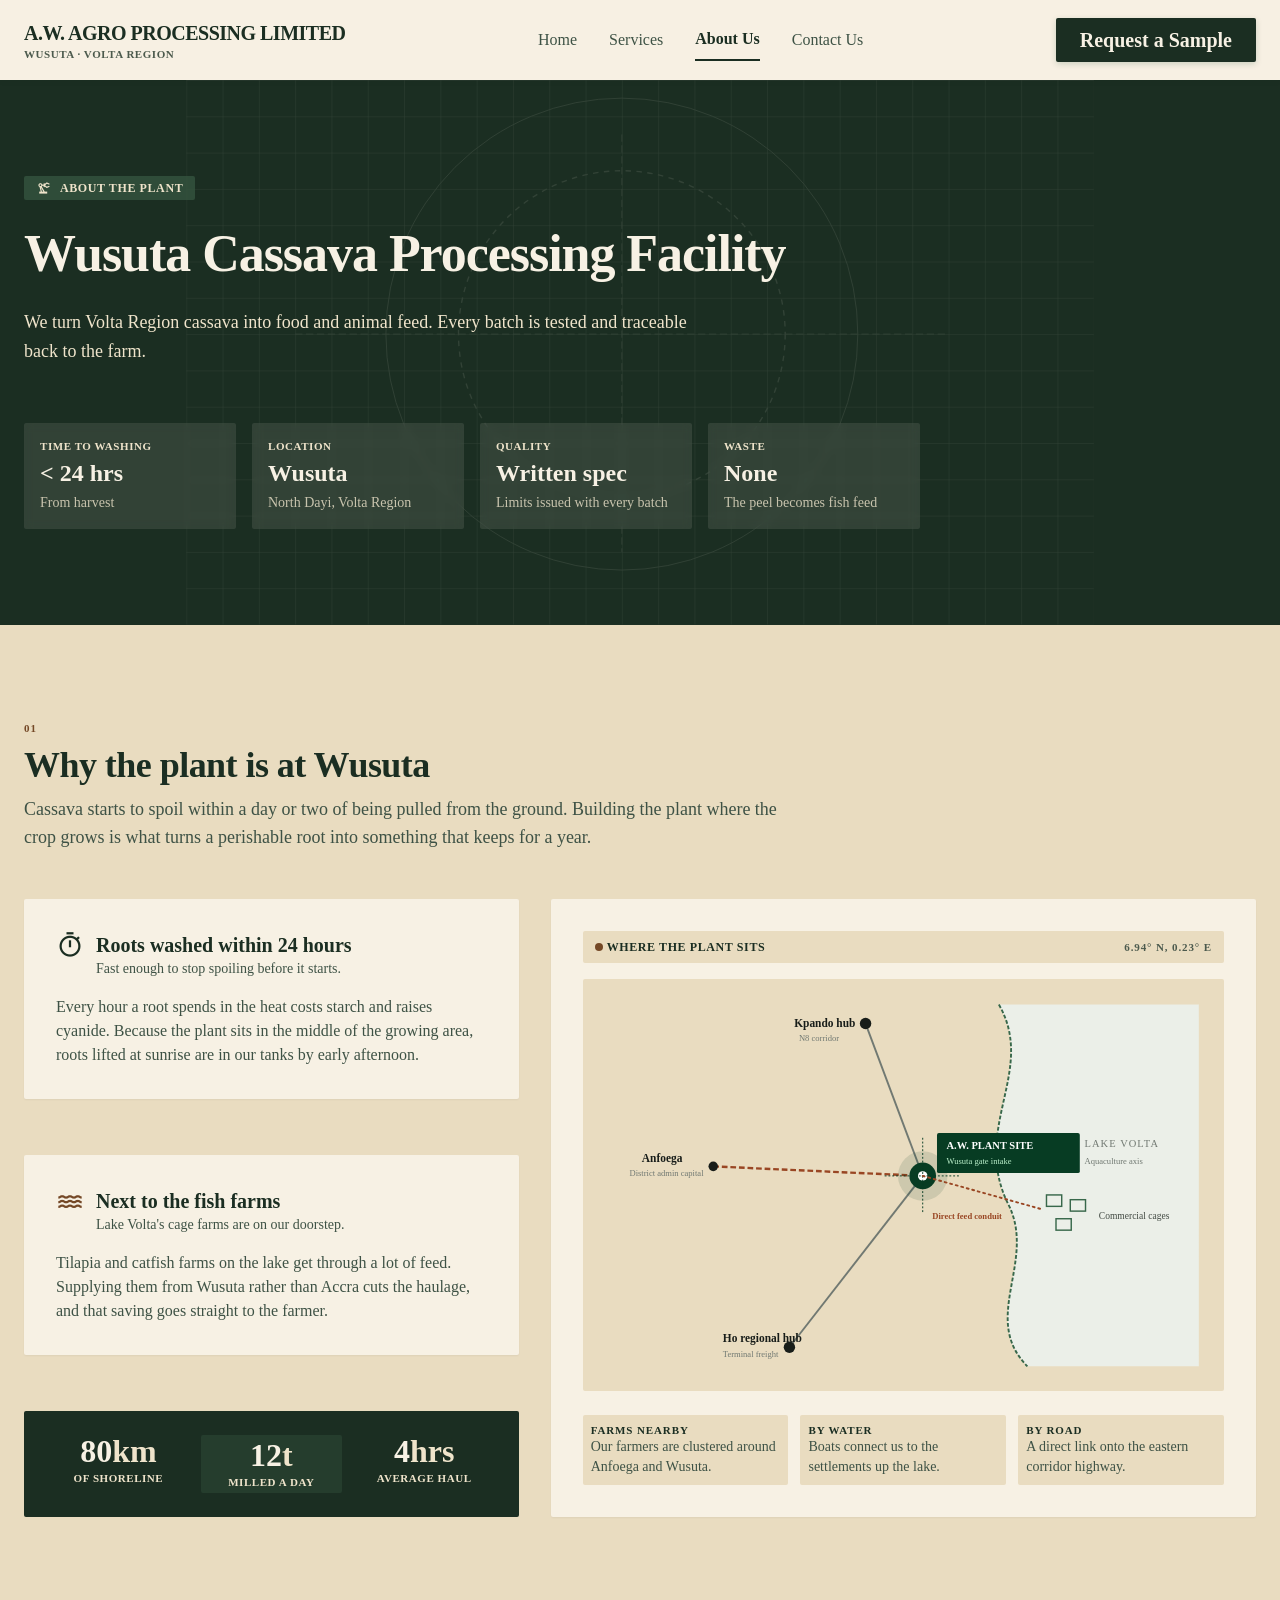
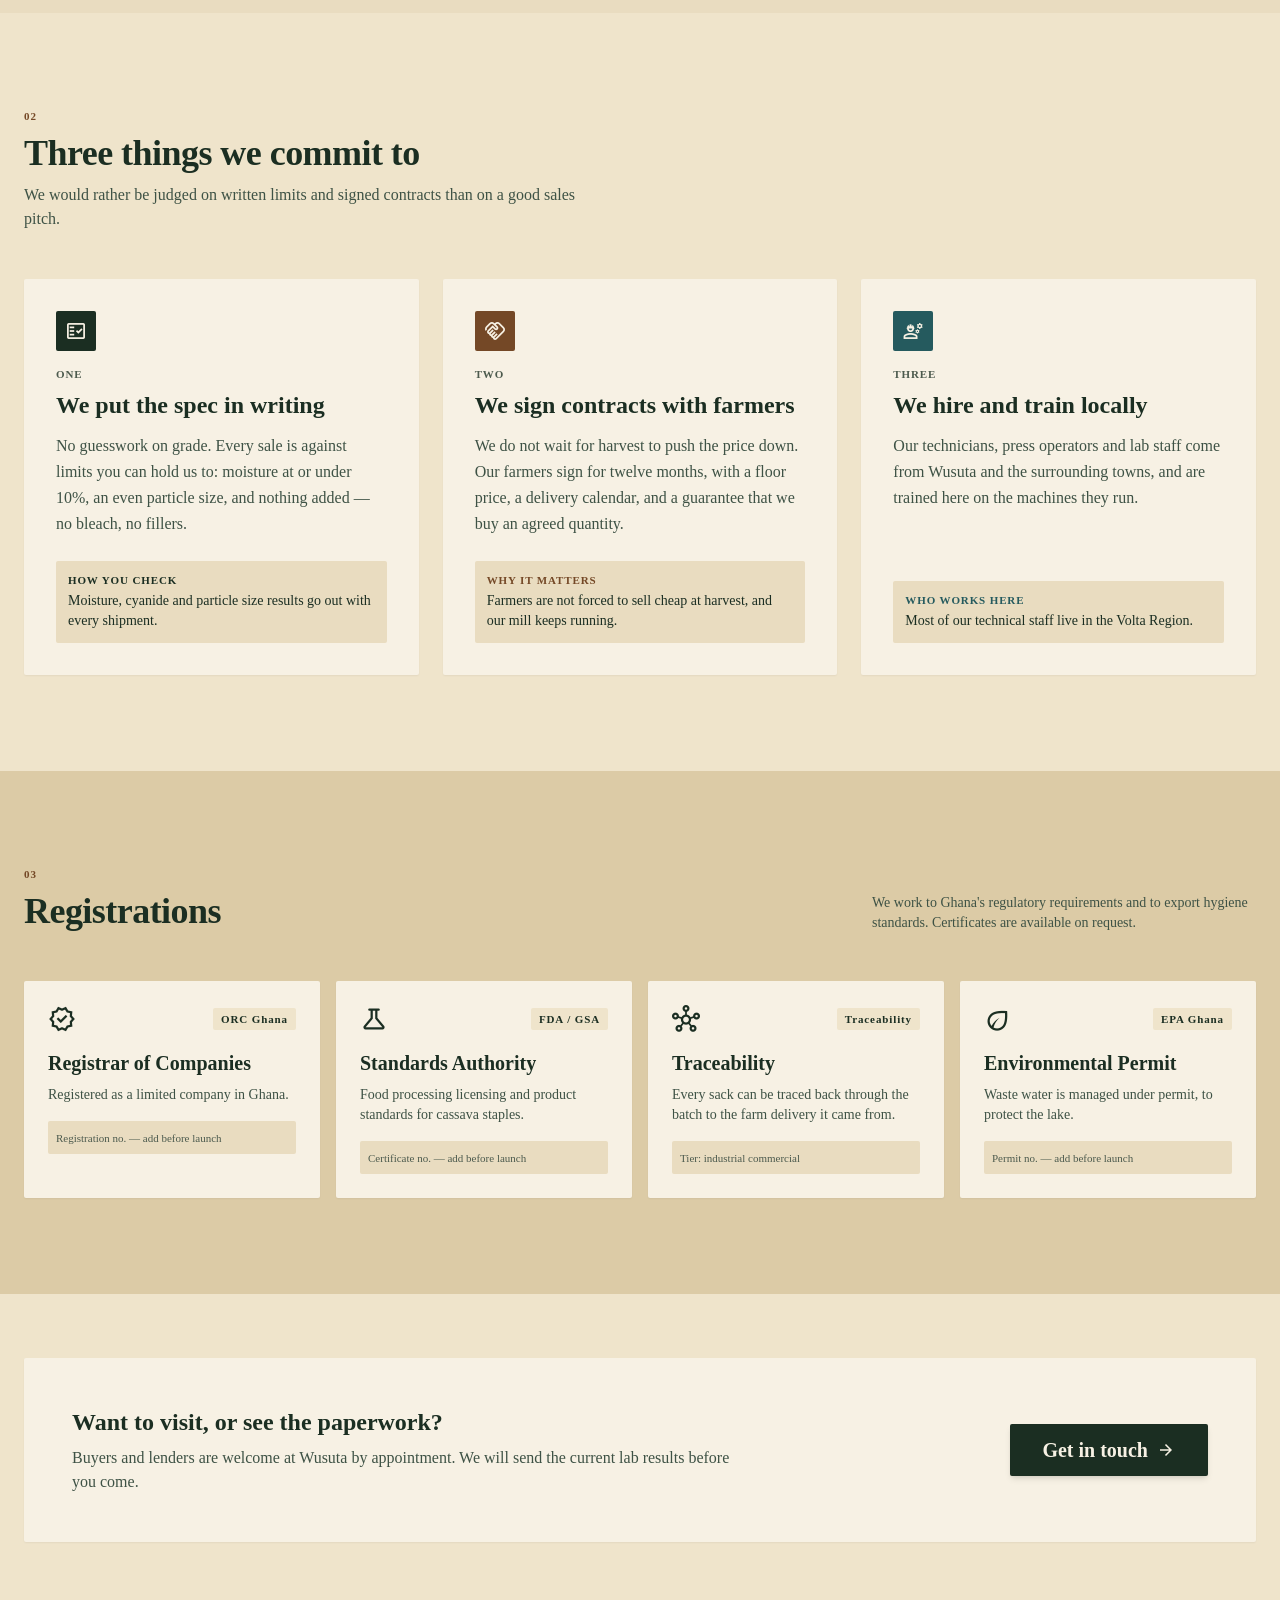
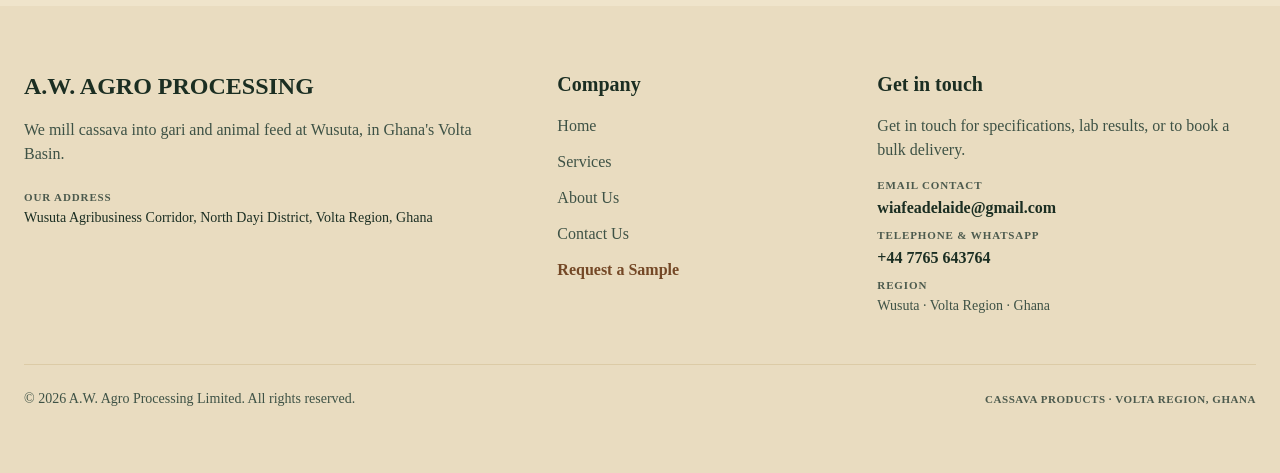
==== commit fecaced5: "Plain English copy, larger type, sack section, drop freight routes" ====
--- a/about.html
+++ b/about.html
@@ -80,30 +80,30 @@
 <div class="flex flex-col gap-space-lg max-w-4xl">
 <div class="inline-flex items-center gap-space-xs bg-primary-container/80 text-primary-fixed px-space-sm py-space-2xs rounded w-fit">
 <span aria-hidden="true" class="material-symbols-outlined text-[16px]">precision_manufacturing</span>
-<span class="font-label-md text-label-md tracking-wider uppercase">Facility dossier &amp; engineering philosophy</span>
+<span class="font-label-md text-label-md tracking-wider uppercase">About the plant</span>
 </div>
 <h1 class="font-display text-headline-lg lg:text-display text-on-primary tracking-tight font-bold">Wusuta Cassava Processing Facility</h1>
-<p class="font-body-lg text-body-lg text-primary-fixed max-w-2xl leading-relaxed">Turning Volta Region cassava into reliable, batch-coded food and feed through site-specific thermal processing and rapid gate-intake protocols.</p>
+<p class="font-body-lg text-body-lg text-primary-fixed max-w-2xl leading-relaxed">We turn Volta Region cassava into food and animal feed. Every batch is tested and traceable back to the farm.</p>
 <div class="grid grid-cols-2 md:grid-cols-4 gap-space-md pt-space-xl">
 <div class="bg-surface-container-lowest/10 backdrop-blur-sm p-space-md rounded">
-<span class="font-label-sm text-label-sm text-primary-fixed uppercase tracking-wider block">Intake target</span>
+<span class="font-label-sm text-label-sm text-primary-fixed uppercase tracking-wider block">Time to washing</span>
 <span class="font-headline-md text-headline-md font-bold text-on-primary block mt-space-2xs">&lt; 24 hrs</span>
-<span class="font-body-sm text-body-sm text-primary-fixed/80 mt-space-2xs block">Harvest to wet washer</span>
+<span class="font-body-sm text-body-sm text-primary-fixed/80 mt-space-2xs block">From harvest</span>
 </div>
 <div class="bg-surface-container-lowest/10 backdrop-blur-sm p-space-md rounded">
-<span class="font-label-sm text-label-sm text-primary-fixed uppercase tracking-wider block">Facility origin</span>
+<span class="font-label-sm text-label-sm text-primary-fixed uppercase tracking-wider block">Location</span>
 <span class="font-headline-md text-headline-md font-bold text-on-primary block mt-space-2xs">Wusuta</span>
-<span class="font-body-sm text-body-sm text-primary-fixed/80 mt-space-2xs block">North Dayi, Volta Basin</span>
+<span class="font-body-sm text-body-sm text-primary-fixed/80 mt-space-2xs block">North Dayi, Volta Region</span>
 </div>
 <div class="bg-surface-container-lowest/10 backdrop-blur-sm p-space-md rounded">
-<span class="font-label-sm text-label-sm text-primary-fixed uppercase tracking-wider block">Target output</span>
-<span class="font-headline-md text-headline-md font-bold text-on-primary block mt-space-2xs">Published spec</span>
-<span class="font-body-sm text-body-sm text-primary-fixed/80 mt-space-2xs block">Limits issued with each batch</span>
+<span class="font-label-sm text-label-sm text-primary-fixed uppercase tracking-wider block">Quality</span>
+<span class="font-headline-md text-headline-md font-bold text-on-primary block mt-space-2xs">Written spec</span>
+<span class="font-body-sm text-body-sm text-primary-fixed/80 mt-space-2xs block">Limits issued with every batch</span>
 </div>
 <div class="bg-surface-container-lowest/10 backdrop-blur-sm p-space-md rounded">
-<span class="font-label-sm text-label-sm text-primary-fixed uppercase tracking-wider block">Organic by-product</span>
-<span class="font-headline-md text-headline-md font-bold text-on-primary block mt-space-2xs">100% retained</span>
-<span class="font-body-sm text-body-sm text-primary-fixed/80 mt-space-2xs block">Milled feed for aqua cages</span>
+<span class="font-label-sm text-label-sm text-primary-fixed uppercase tracking-wider block">Waste</span>
+<span class="font-headline-md text-headline-md font-bold text-on-primary block mt-space-2xs">None</span>
+<span class="font-body-sm text-body-sm text-primary-fixed/80 mt-space-2xs block">The peel becomes fish feed</span>
 </div>
 </div>
 </div>
@@ -114,9 +114,9 @@
 <section class="w-full py-space-3xl lg:py-space-4xl bg-surface-container-low">
 <div class="max-w-container-max mx-auto px-gutter-mobile lg:px-gutter-desktop">
 <div class="flex flex-col gap-space-xs mb-space-2xl">
-<span class="font-label-sm text-label-sm text-secondary uppercase font-bold tracking-widest">01 / Geography of precision</span>
-<h2 class="font-headline-lg text-headline-lg text-primary font-bold">Siting the Plant at Wusuta, Volta Region</h2>
-<p class="font-body-lg text-body-lg text-on-surface-variant max-w-3xl">Harvested cassava begins post-harvest physiological deterioration within 24–48 hours of uprooting. Siting at the shoreline nexus converts a volatile perishable into a shelf-stable industrial asset.</p>
+<span class="font-label-sm text-label-sm text-secondary uppercase font-bold tracking-widest">01</span>
+<h2 class="font-headline-lg text-headline-lg text-primary font-bold">Why the plant is at Wusuta</h2>
+<p class="font-body-lg text-body-lg text-on-surface-variant max-w-3xl">Cassava starts to spoil within a day or two of being pulled from the ground. Building the plant where the crop grows is what turns a perishable root into something that keeps for a year.</p>
 </div>
 
 <div class="grid grid-cols-1 lg:grid-cols-12 gap-space-xl items-stretch">
@@ -125,35 +125,35 @@
 <div class="flex items-start gap-space-sm">
 <span aria-hidden="true" class="material-symbols-outlined text-primary text-[28px]">timer</span>
 <div>
-<h3 class="font-headline-sm text-headline-sm text-on-surface font-semibold">The 24-hour gate intake rule</h3>
-<p class="font-body-sm text-body-sm text-on-surface-variant">Field-to-drum wash cycle compressed to prevent microbial streaking.</p>
-</div>
-</div>
-<p class="font-body-md text-body-md text-on-surface-variant">Every hour a tuber spends in transit under equatorial heat degrades starch recovery and raises total cyanide risk. Placing the facility in the agricultural core of North Dayi District means roots cut at sunrise enter our soaking tanks by early afternoon.</p>
+<h3 class="font-headline-sm text-headline-sm text-on-surface font-semibold">Roots washed within 24 hours</h3>
+<p class="font-body-sm text-body-sm text-on-surface-variant">Fast enough to stop spoiling before it starts.</p>
+</div>
+</div>
+<p class="font-body-md text-body-md text-on-surface-variant">Every hour a root spends in the heat costs starch and raises cyanide. Because the plant sits in the middle of the growing area, roots lifted at sunrise are in our tanks by early afternoon.</p>
 </div>
 <div class="bg-surface-container-lowest p-space-xl rounded shadow-sm flex flex-col gap-space-md">
 <div class="flex items-start gap-space-sm">
 <span aria-hidden="true" class="material-symbols-outlined text-secondary text-[28px]">water</span>
 <div>
-<h3 class="font-headline-sm text-headline-sm text-on-surface font-semibold">Volta Lake aquaculture proximity</h3>
-<p class="font-body-sm text-body-sm text-on-surface-variant">Active shoreline fish-farming infrastructure on our doorstep.</p>
-</div>
-</div>
-<p class="font-body-md text-body-md text-on-surface-variant">Commercial tilapia and catfish floating-cage operators on Lake Volta are large consumers of binder carbohydrate feeds. Operating at Wusuta removes long logistics runs from Accra, putting freight savings straight into fish farmer margins.</p>
+<h3 class="font-headline-sm text-headline-sm text-on-surface font-semibold">Next to the fish farms</h3>
+<p class="font-body-sm text-body-sm text-on-surface-variant">Lake Volta's cage farms are on our doorstep.</p>
+</div>
+</div>
+<p class="font-body-md text-body-md text-on-surface-variant">Tilapia and catfish farms on the lake get through a lot of feed. Supplying them from Wusuta rather than Accra cuts the haulage, and that saving goes straight to the farmer.</p>
 </div>
 <div class="bg-primary p-space-lg rounded text-on-primary">
 <div class="grid grid-cols-3 gap-space-sm text-center">
 <div>
 <span class="font-display text-[32px] font-bold block leading-none">80<span class="text-primary-fixed">km</span></span>
-<span class="font-label-sm text-label-sm text-primary-fixed uppercase tracking-wider block mt-space-2xs">Shoreline reach</span>
+<span class="font-label-sm text-label-sm text-primary-fixed uppercase tracking-wider block mt-space-2xs">Of shoreline</span>
 </div>
 <div class="bg-primary-container/40 rounded p-space-2xs">
 <span class="font-display text-[32px] font-bold block leading-none">12<span class="text-primary-fixed">t</span></span>
-<span class="font-label-sm text-label-sm text-primary-fixed uppercase tracking-wider block mt-space-2xs">Daily milling cap</span>
+<span class="font-label-sm text-label-sm text-primary-fixed uppercase tracking-wider block mt-space-2xs">Milled a day</span>
 </div>
 <div>
 <span class="font-display text-[32px] font-bold block leading-none">4<span class="text-primary-fixed">hrs</span></span>
-<span class="font-label-sm text-label-sm text-primary-fixed uppercase tracking-wider block mt-space-2xs">Avg transit gap</span>
+<span class="font-label-sm text-label-sm text-primary-fixed uppercase tracking-wider block mt-space-2xs">Average haul</span>
 </div>
 </div>
 </div>
@@ -163,7 +163,7 @@
 <div class="flex flex-wrap items-center justify-between gap-space-xs bg-surface-container-low px-space-sm py-space-xs rounded">
 <div class="flex items-center gap-space-2xs">
 <span class="w-2 h-2 rounded-full bg-secondary shrink-0"></span>
-<span class="font-label-md text-label-md text-primary uppercase font-bold tracking-wider">Spatial logistics schema // North Dayi grid</span>
+<span class="font-label-md text-label-md text-primary uppercase font-bold tracking-wider">Where the plant sits</span>
 </div>
 <span class="font-label-sm text-label-sm text-outline">6.94° N, 0.23° E</span>
 </div>
@@ -205,16 +205,16 @@
 
 <div class="grid grid-cols-1 md:grid-cols-3 gap-space-sm pt-space-xs text-on-surface-variant font-body-sm text-body-sm">
 <div class="p-space-xs bg-surface-container-low rounded">
-<span class="text-primary font-bold block font-label-sm text-label-sm uppercase">Transit radius</span>
-<span>Contiguous outgrower cluster across Anfoega and Wusuta.</span>
+<span class="text-primary font-bold block font-label-sm text-label-sm uppercase">Farms nearby</span>
+<span>Our farmers are clustered around Anfoega and Wusuta.</span>
 </div>
 <div class="p-space-xs bg-surface-container-low rounded">
-<span class="text-primary font-bold block font-label-sm text-label-sm uppercase">Waterway draft</span>
-<span>Water-borne freight connection to northern lake settlements.</span>
+<span class="text-primary font-bold block font-label-sm text-label-sm uppercase">By water</span>
+<span>Boats connect us to the settlements up the lake.</span>
 </div>
 <div class="p-space-xs bg-surface-container-low rounded">
-<span class="text-primary font-bold block font-label-sm text-label-sm uppercase">Trunk access</span>
-<span>Direct spur connection onto the eastern corridor highway.</span>
+<span class="text-primary font-bold block font-label-sm text-label-sm uppercase">By road</span>
+<span>A direct link onto the eastern corridor highway.</span>
 </div>
 </div>
 </div>
@@ -226,45 +226,45 @@
 <section class="w-full py-space-3xl lg:py-space-4xl bg-surface">
 <div class="max-w-container-max mx-auto px-gutter-mobile lg:px-gutter-desktop">
 <div class="max-w-xl mb-space-2xl">
-<span class="font-label-sm text-label-sm text-secondary uppercase font-bold tracking-widest block mb-space-xs">02 / Institutional pillars</span>
-<h2 class="font-headline-lg text-headline-lg text-primary font-bold">Three Operating Commitments</h2>
-<p class="font-body-md text-body-md text-on-surface-variant mt-space-xs">Built on measurable criteria, contract enforcement and local expertise rather than speculative spot-market trading.</p>
+<span class="font-label-sm text-label-sm text-secondary uppercase font-bold tracking-widest block mb-space-xs">02</span>
+<h2 class="font-headline-lg text-headline-lg text-primary font-bold">Three things we commit to</h2>
+<p class="font-body-md text-body-md text-on-surface-variant mt-space-xs">We would rather be judged on written limits and signed contracts than on a good sales pitch.</p>
 </div>
 <div class="grid grid-cols-1 md:grid-cols-3 gap-space-lg">
 <div class="bg-surface-container-lowest p-space-xl rounded shadow-sm flex flex-col justify-between">
 <div>
 <div class="w-10 h-10 rounded bg-primary text-on-primary flex items-center justify-center mb-space-md"><span aria-hidden="true" class="material-symbols-outlined text-[22px]">fact_check</span></div>
-<span class="font-label-sm text-label-sm text-outline uppercase block">Commitment // 01</span>
-<h3 class="font-headline-md text-headline-md text-on-surface font-semibold mt-space-xs">We publish the specification</h3>
-<p class="font-body-md text-body-md text-on-surface-variant mt-space-sm leading-relaxed">No verbal estimates or unmonitored grading. Every transaction binds to verified limits: residual moisture ≤ 10%, uniform particle size, and no chemical bleach or additive adulteration.</p>
+<span class="font-label-sm text-label-sm text-outline uppercase block">One</span>
+<h3 class="font-headline-md text-headline-md text-on-surface font-semibold mt-space-xs">We put the spec in writing</h3>
+<p class="font-body-md text-body-md text-on-surface-variant mt-space-sm leading-relaxed">No guesswork on grade. Every sale is against limits you can hold us to: moisture at or under 10%, an even particle size, and nothing added — no bleach, no fillers.</p>
 </div>
 <div class="mt-space-lg bg-surface-container-low p-space-sm rounded">
-<span class="font-label-sm text-label-sm text-primary font-bold uppercase block">Verification standard</span>
-<span class="font-body-sm text-body-sm text-on-surface block mt-space-2xs">Moisture, cyanide and particle size results issued with each shipment.</span>
+<span class="font-label-sm text-label-sm text-primary font-bold uppercase block">How you check</span>
+<span class="font-body-sm text-body-sm text-on-surface block mt-space-2xs">Moisture, cyanide and particle size results go out with every shipment.</span>
 </div>
 </div>
 <div class="bg-surface-container-lowest p-space-xl rounded shadow-sm flex flex-col justify-between">
 <div>
 <div class="w-10 h-10 rounded bg-secondary text-on-secondary flex items-center justify-center mb-space-md"><span aria-hidden="true" class="material-symbols-outlined text-[22px]">handshake</span></div>
-<span class="font-label-sm text-label-sm text-outline uppercase block">Commitment // 02</span>
-<h3 class="font-headline-md text-headline-md text-on-surface font-semibold mt-space-xs">We contract with farmers</h3>
-<p class="font-body-md text-body-md text-on-surface-variant mt-space-sm leading-relaxed">We do not spot-buy to depress harvest pricing. Our outgrowers sign 12-month forward agreements with indexed floor pricing, predictable delivery calendars and guaranteed off-take quotas.</p>
+<span class="font-label-sm text-label-sm text-outline uppercase block">Two</span>
+<h3 class="font-headline-md text-headline-md text-on-surface font-semibold mt-space-xs">We sign contracts with farmers</h3>
+<p class="font-body-md text-body-md text-on-surface-variant mt-space-sm leading-relaxed">We do not wait for harvest to push the price down. Our farmers sign for twelve months, with a floor price, a delivery calendar, and a guarantee that we buy an agreed quantity.</p>
 </div>
 <div class="mt-space-lg bg-surface-container-low p-space-sm rounded">
-<span class="font-label-sm text-label-sm text-secondary font-bold uppercase block">Contract stability</span>
-<span class="font-body-sm text-body-sm text-on-surface block mt-space-2xs">Removes harvest distress sales while keeping plant throughput steady.</span>
+<span class="font-label-sm text-label-sm text-secondary font-bold uppercase block">Why it matters</span>
+<span class="font-body-sm text-body-sm text-on-surface block mt-space-2xs">Farmers are not forced to sell cheap at harvest, and our mill keeps running.</span>
 </div>
 </div>
 <div class="bg-surface-container-lowest p-space-xl rounded shadow-sm flex flex-col justify-between">
 <div>
 <div class="w-10 h-10 rounded bg-tertiary text-on-tertiary flex items-center justify-center mb-space-md"><span aria-hidden="true" class="material-symbols-outlined text-[22px]">engineering</span></div>
-<span class="font-label-sm text-label-sm text-outline uppercase block">Commitment // 03</span>
-<h3 class="font-headline-md text-headline-md text-on-surface font-semibold mt-space-xs">Local skills &amp; certified training</h3>
-<p class="font-body-md text-body-md text-on-surface-variant mt-space-sm leading-relaxed">We hire and apprentice locally from Wusuta and surrounding North Dayi townships. Machine technicians, press stewards and lab specialists receive hands-on calibration training.</p>
+<span class="font-label-sm text-label-sm text-outline uppercase block">Three</span>
+<h3 class="font-headline-md text-headline-md text-on-surface font-semibold mt-space-xs">We hire and train locally</h3>
+<p class="font-body-md text-body-md text-on-surface-variant mt-space-sm leading-relaxed">Our technicians, press operators and lab staff come from Wusuta and the surrounding towns, and are trained here on the machines they run.</p>
 </div>
 <div class="mt-space-lg bg-surface-container-low p-space-sm rounded">
-<span class="font-label-sm text-label-sm text-tertiary font-bold uppercase block">Workforce development</span>
-<span class="font-body-sm text-body-sm text-on-surface block mt-space-2xs">Technical operations staffed predominantly by Volta Region residents.</span>
+<span class="font-label-sm text-label-sm text-tertiary font-bold uppercase block">Who works here</span>
+<span class="font-body-sm text-body-sm text-on-surface block mt-space-2xs">Most of our technical staff live in the Volta Region.</span>
 </div>
 </div>
 </div>
@@ -276,10 +276,10 @@
 <div class="max-w-container-max mx-auto px-gutter-mobile lg:px-gutter-desktop">
 <div class="flex flex-col md:flex-row md:items-end justify-between gap-space-lg mb-space-2xl">
 <div>
-<span class="font-label-sm text-label-sm text-secondary uppercase font-bold tracking-widest block mb-space-xs">03 / Compliance registry</span>
-<h2 class="font-headline-lg text-headline-lg text-primary font-bold">Registrations &amp; Governance</h2>
-</div>
-<div class="text-body-sm font-body-sm text-on-surface-variant max-w-sm">Alignment with national regulatory frameworks and export hygiene benchmarks. Certificates are available on request.</div>
+<span class="font-label-sm text-label-sm text-secondary uppercase font-bold tracking-widest block mb-space-xs">03</span>
+<h2 class="font-headline-lg text-headline-lg text-primary font-bold">Registrations</h2>
+</div>
+<div class="text-body-sm font-body-sm text-on-surface-variant max-w-sm">We work to Ghana's regulatory requirements and to export hygiene standards. Certificates are available on request.</div>
 </div>
 <div class="grid grid-cols-1 md:grid-cols-2 lg:grid-cols-4 gap-space-md">
 <div class="bg-surface-container-lowest p-space-lg rounded shadow-sm">
@@ -288,7 +288,7 @@
 <span class="font-label-sm text-label-sm bg-primary-fixed text-on-primary-fixed px-space-xs py-space-2xs rounded">ORC Ghana</span>
 </div>
 <h3 class="font-headline-sm text-headline-sm font-bold text-on-surface mt-space-md">Registrar of Companies</h3>
-<p class="font-body-sm text-body-sm text-on-surface-variant mt-space-xs">Incorporated limited liability agribusiness entity under the Companies Act of Ghana.</p>
+<p class="font-body-sm text-body-sm text-on-surface-variant mt-space-xs">Registered as a limited company in Ghana.</p>
 <div class="mt-space-md bg-surface-container-low px-space-xs py-space-2xs rounded"><span class="text-[11px] text-outline">Registration no. — add before launch</span></div>
 </div>
 <div class="bg-surface-container-lowest p-space-lg rounded shadow-sm">
@@ -297,7 +297,7 @@
 <span class="font-label-sm text-label-sm bg-primary-fixed text-on-primary-fixed px-space-xs py-space-2xs rounded">FDA / GSA</span>
 </div>
 <h3 class="font-headline-sm text-headline-sm font-bold text-on-surface mt-space-md">Standards Authority</h3>
-<p class="font-body-sm text-body-sm text-on-surface-variant mt-space-xs">Food processing licensing and product standards for cassava staples. Certificate details listed here once issued.</p>
+<p class="font-body-sm text-body-sm text-on-surface-variant mt-space-xs">Food processing licensing and product standards for cassava staples.</p>
 <div class="mt-space-md bg-surface-container-low px-space-xs py-space-2xs rounded"><span class="text-[11px] text-outline">Certificate no. — add before launch</span></div>
 </div>
 <div class="bg-surface-container-lowest p-space-lg rounded shadow-sm">
@@ -305,8 +305,8 @@
 <span aria-hidden="true" class="material-symbols-outlined text-primary text-[28px]">hub</span>
 <span class="font-label-sm text-label-sm bg-primary-fixed text-on-primary-fixed px-space-xs py-space-2xs rounded">Traceability</span>
 </div>
-<h3 class="font-headline-sm text-headline-sm font-bold text-on-surface mt-space-md">Batch Trace Logs</h3>
-<p class="font-body-sm text-body-sm text-on-surface-variant mt-space-xs">Every lot is traceable from the outgrower delivery ticket through to the sack code on your pallet.</p>
+<h3 class="font-headline-sm text-headline-sm font-bold text-on-surface mt-space-md">Traceability</h3>
+<p class="font-body-sm text-body-sm text-on-surface-variant mt-space-xs">Every sack can be traced back through the batch to the farm delivery it came from.</p>
 <div class="mt-space-md bg-surface-container-low px-space-xs py-space-2xs rounded"><span class="text-[11px] text-outline">Tier: industrial commercial</span></div>
 </div>
 <div class="bg-surface-container-lowest p-space-lg rounded shadow-sm">
@@ -315,7 +315,7 @@
 <span class="font-label-sm text-label-sm bg-primary-fixed text-on-primary-fixed px-space-xs py-space-2xs rounded">EPA Ghana</span>
 </div>
 <h3 class="font-headline-sm text-headline-sm font-bold text-on-surface mt-space-md">Environmental Permit</h3>
-<p class="font-body-sm text-body-sm text-on-surface-variant mt-space-xs">Permitted effluent management ensuring lake protection and sustainable residue reclamation.</p>
+<p class="font-body-sm text-body-sm text-on-surface-variant mt-space-xs">Waste water is managed under permit, to protect the lake.</p>
 <div class="mt-space-md bg-surface-container-low px-space-xs py-space-2xs rounded"><span class="text-[11px] text-outline">Permit no. — add before launch</span></div>
 </div>
 </div>
@@ -326,10 +326,10 @@
 <section class="w-full px-gutter-mobile lg:px-gutter-desktop py-space-3xl">
 <div class="max-w-container-max mx-auto bg-surface-container-lowest rounded shadow-sm p-space-2xl flex flex-col md:flex-row md:items-center justify-between gap-space-lg">
 <div class="flex flex-col gap-space-xs max-w-2xl">
-<h2 class="font-headline-md text-headline-md text-primary font-bold">Want to see the plant, or the paperwork?</h2>
-<p class="font-body-md text-body-md text-on-surface-variant">Buyers and financiers are welcome at the Wusuta gate by appointment. We will send the current batch CoA ahead of any visit.</p>
-</div>
-<a class="inline-flex items-center justify-center gap-space-xs font-headline-sm text-headline-sm bg-primary text-on-primary px-space-xl py-space-sm rounded shadow-md hover:bg-primary-container transition-all whitespace-nowrap" href="contact.html">Contact the Trade Desk<span aria-hidden="true" class="material-symbols-outlined text-[20px]">arrow_forward</span></a>
+<h2 class="font-headline-md text-headline-md text-primary font-bold">Want to visit, or see the paperwork?</h2>
+<p class="font-body-md text-body-md text-on-surface-variant">Buyers and lenders are welcome at Wusuta by appointment. We will send the current lab results before you come.</p>
+</div>
+<a class="inline-flex items-center justify-center gap-space-xs font-headline-sm text-headline-sm bg-primary text-on-primary px-space-xl py-space-sm rounded shadow-md hover:bg-primary-container transition-all whitespace-nowrap" href="contact.html">Get in touch<span aria-hidden="true" class="material-symbols-outlined text-[20px]">arrow_forward</span></a>
 </div>
 </section>
 
@@ -341,9 +341,9 @@
 <div class="grid grid-cols-1 md:grid-cols-12 gap-space-2xl">
 <div class="md:col-span-5 flex flex-col gap-space-md">
 <span class="font-headline-md text-headline-md text-primary font-bold">A.W. AGRO PROCESSING</span>
-<p class="font-body-md text-body-md text-on-surface-variant max-w-md">Modern agro-processing enterprise delivering standardized gari and sustainable cassava derivatives from Wusuta in Ghana's Volta Basin.</p>
+<p class="font-body-md text-body-md text-on-surface-variant max-w-md">We mill cassava into gari and animal feed at Wusuta, in Ghana's Volta Basin.</p>
 <div class="flex flex-col gap-space-2xs mt-space-xs">
-<span class="font-label-sm text-label-sm text-outline uppercase">Operations Base</span>
+<span class="font-label-sm text-label-sm text-outline uppercase">Our address</span>
 <span class="font-body-sm text-body-sm text-on-surface">Wusuta Agribusiness Corridor, North Dayi District, Volta Region, Ghana</span>
 </div>
 </div>
@@ -358,18 +358,18 @@
 </div>
 </div>
 <div class="md:col-span-4 flex flex-col gap-space-md">
-<span class="font-headline-sm text-headline-sm text-primary font-semibold">Direct Inquiries</span>
-<p class="font-body-md text-body-md text-on-surface-variant">Connect with our trade desk for technical specifications, batch analysis certificates, and bulk freight bookings.</p>
+<span class="font-headline-sm text-headline-sm text-primary font-semibold">Get in touch</span>
+<p class="font-body-md text-body-md text-on-surface-variant">Get in touch for specifications, lab results, or to book a bulk delivery.</p>
 <div class="flex flex-col gap-space-xs">
 <div class="flex flex-col gap-space-2xs"><span class="font-label-sm text-label-sm text-outline uppercase">Email Contact</span><a class="font-body-md text-body-md text-primary hover:text-primary-container font-semibold" href="mailto:wiafeadelaide@gmail.com">wiafeadelaide@gmail.com</a></div>
 <div class="flex flex-col gap-space-2xs"><span class="font-label-sm text-label-sm text-outline uppercase">Telephone &amp; WhatsApp</span><a class="font-body-md text-body-md text-on-surface hover:text-primary transition-colors font-semibold" href="tel:+447765643764">+44 7765 643764</a></div>
-<div class="flex flex-col gap-space-2xs"><span class="font-label-sm text-label-sm text-outline uppercase">Regional Hub</span><span class="font-body-sm text-body-sm text-on-surface-variant">Wusuta · Volta Region · Ghana</span></div>
+<div class="flex flex-col gap-space-2xs"><span class="font-label-sm text-label-sm text-outline uppercase">Region</span><span class="font-body-sm text-body-sm text-on-surface-variant">Wusuta · Volta Region · Ghana</span></div>
 </div>
 </div>
 </div>
 <div class="mt-space-2xl pt-space-lg border-t border-surface-container-high flex flex-col sm:flex-row items-center justify-between gap-space-md text-on-surface-variant">
 <span class="font-body-sm text-body-sm">© <span data-year>2026</span> A.W. Agro Processing Limited. All rights reserved.</span>
-<span class="font-label-sm text-label-sm uppercase tracking-wider text-outline">Cassava Derivatives · Volta Region, Ghana</span>
+<span class="font-label-sm text-label-sm uppercase tracking-wider text-outline">Cassava products · Volta Region, Ghana</span>
 </div>
 </div>
 </footer>
